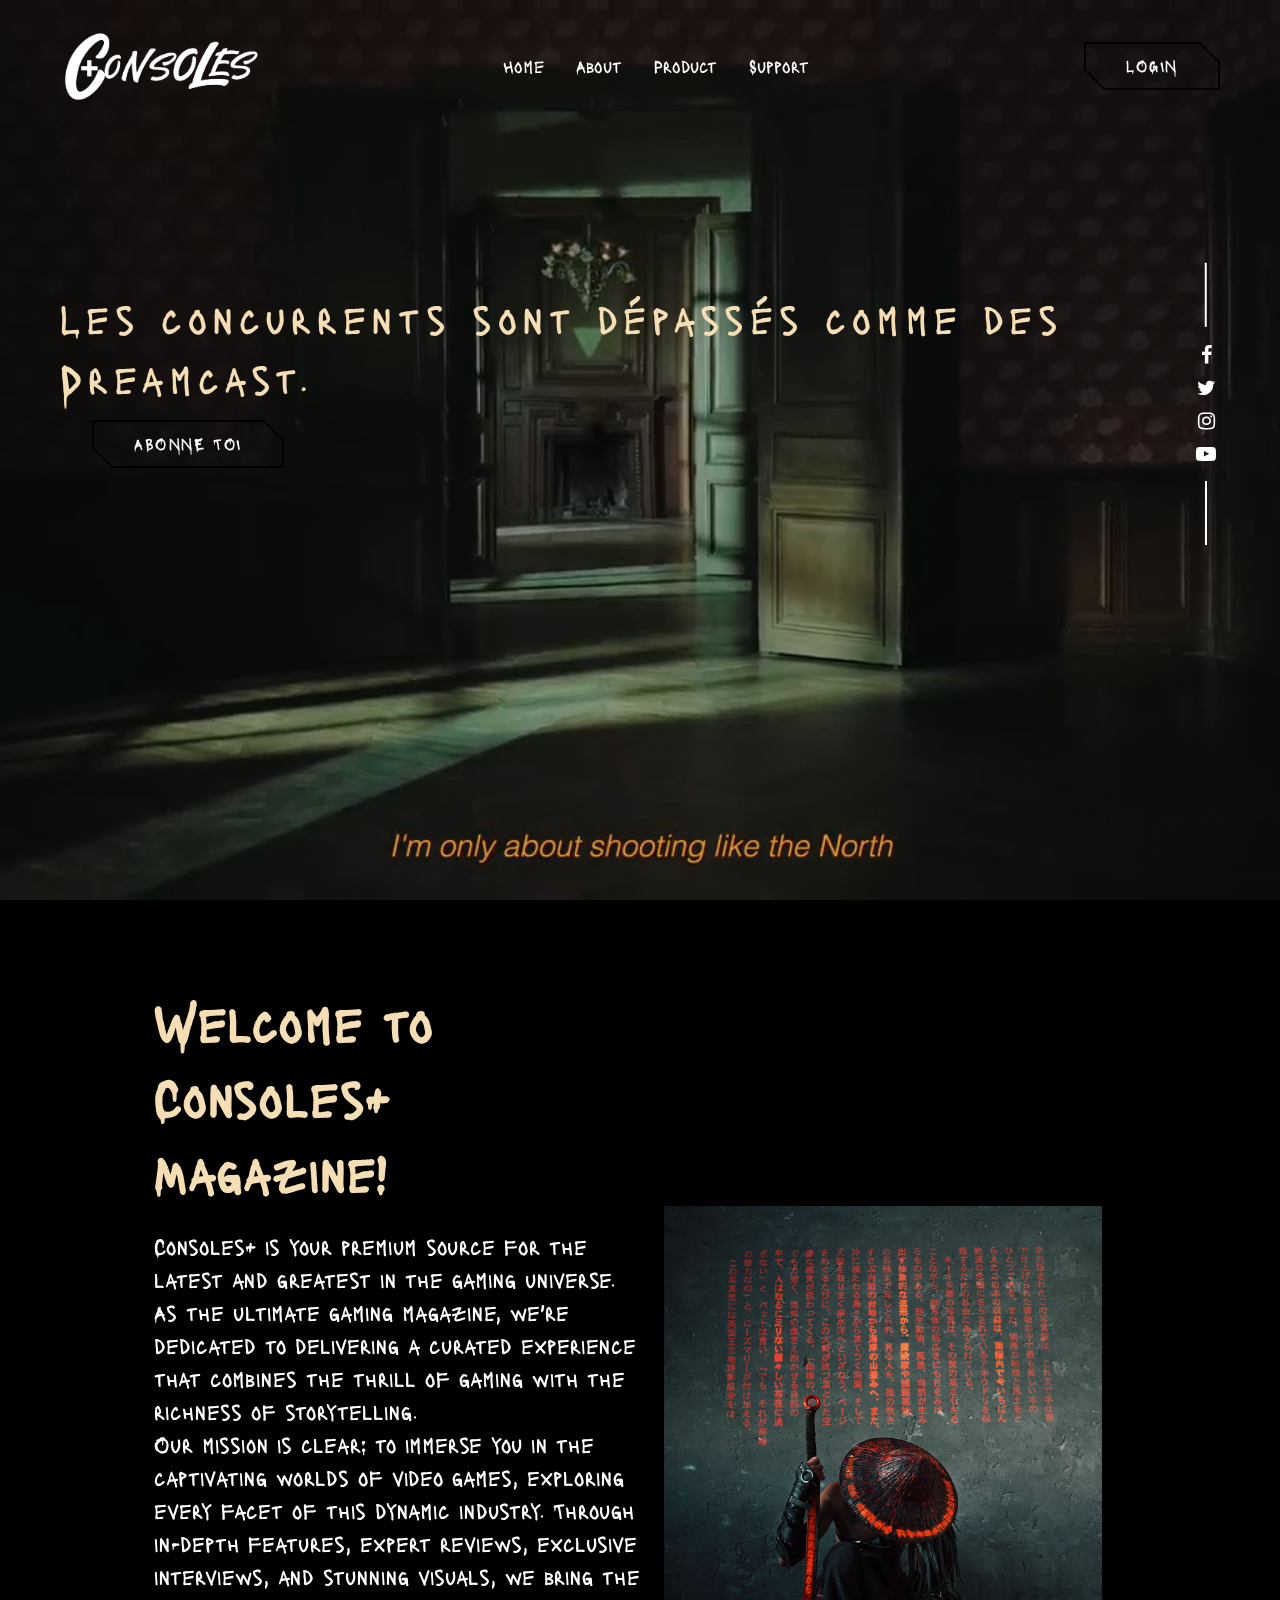
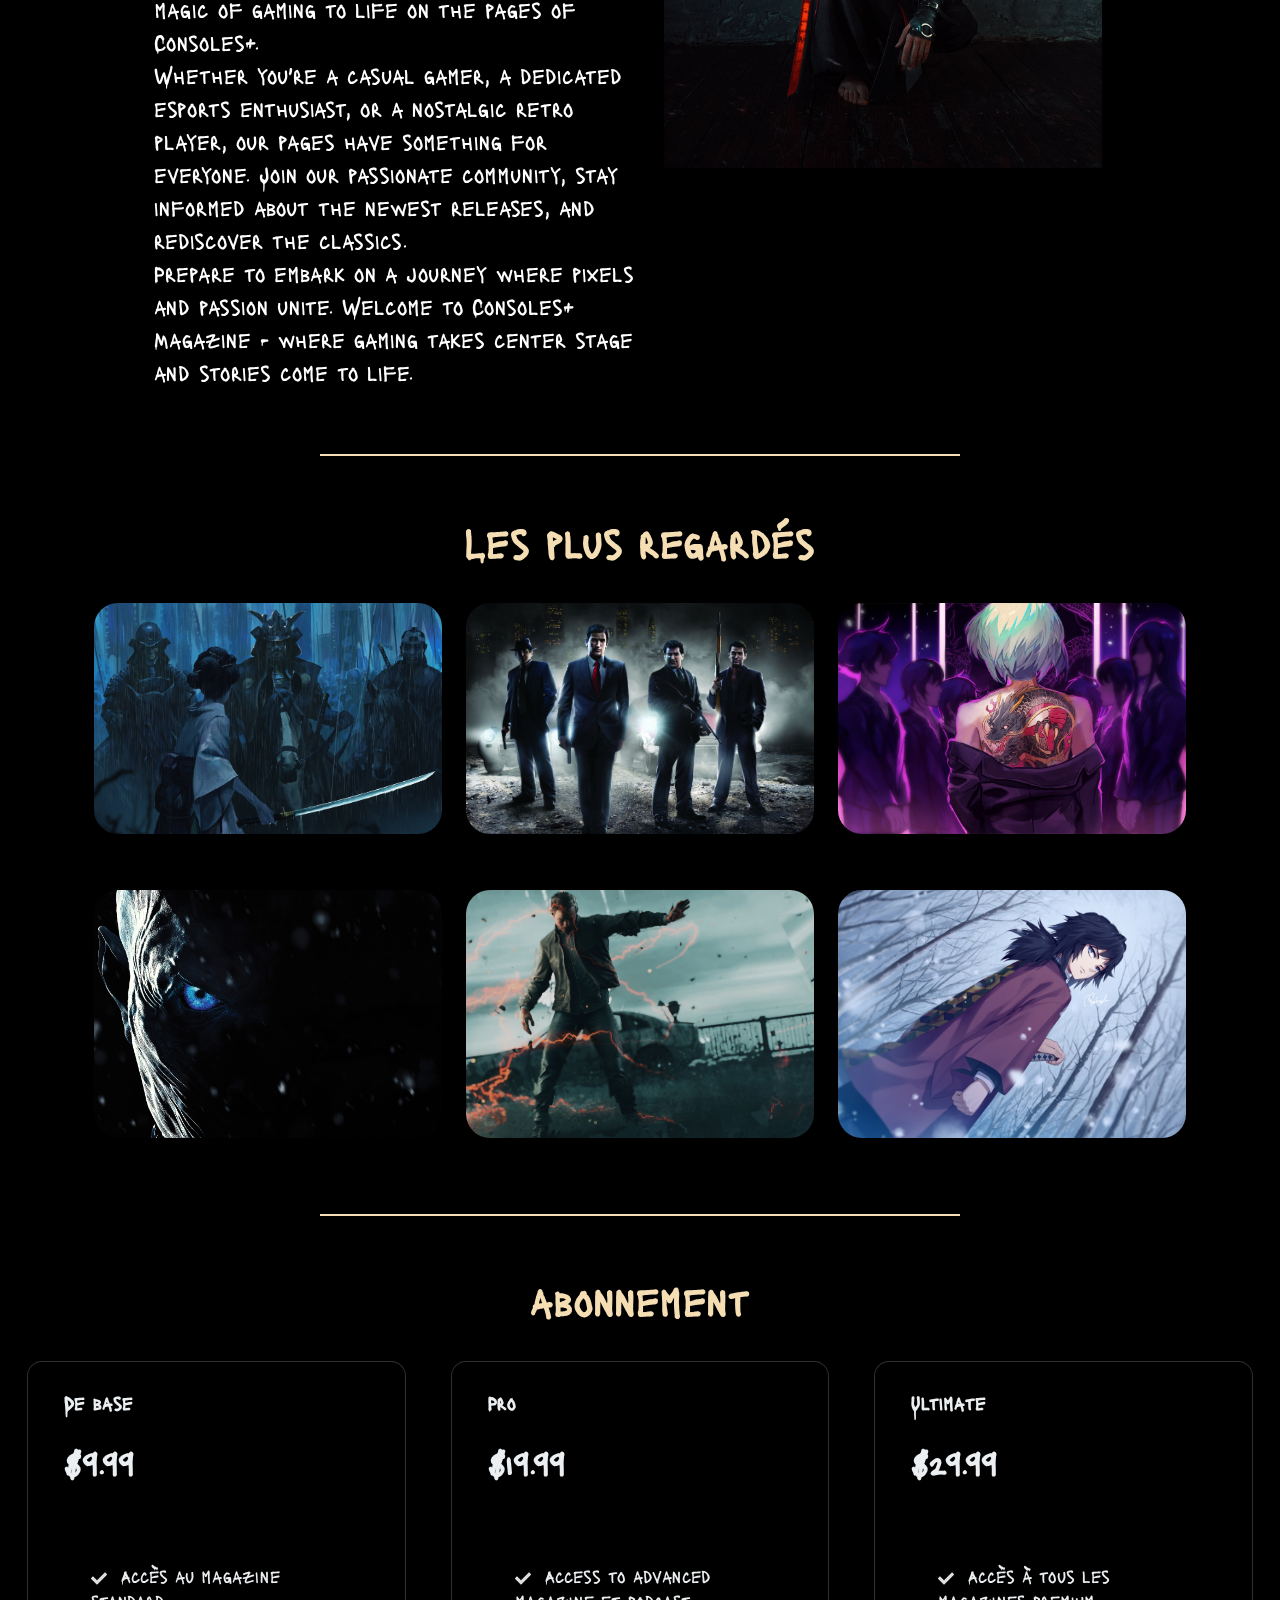
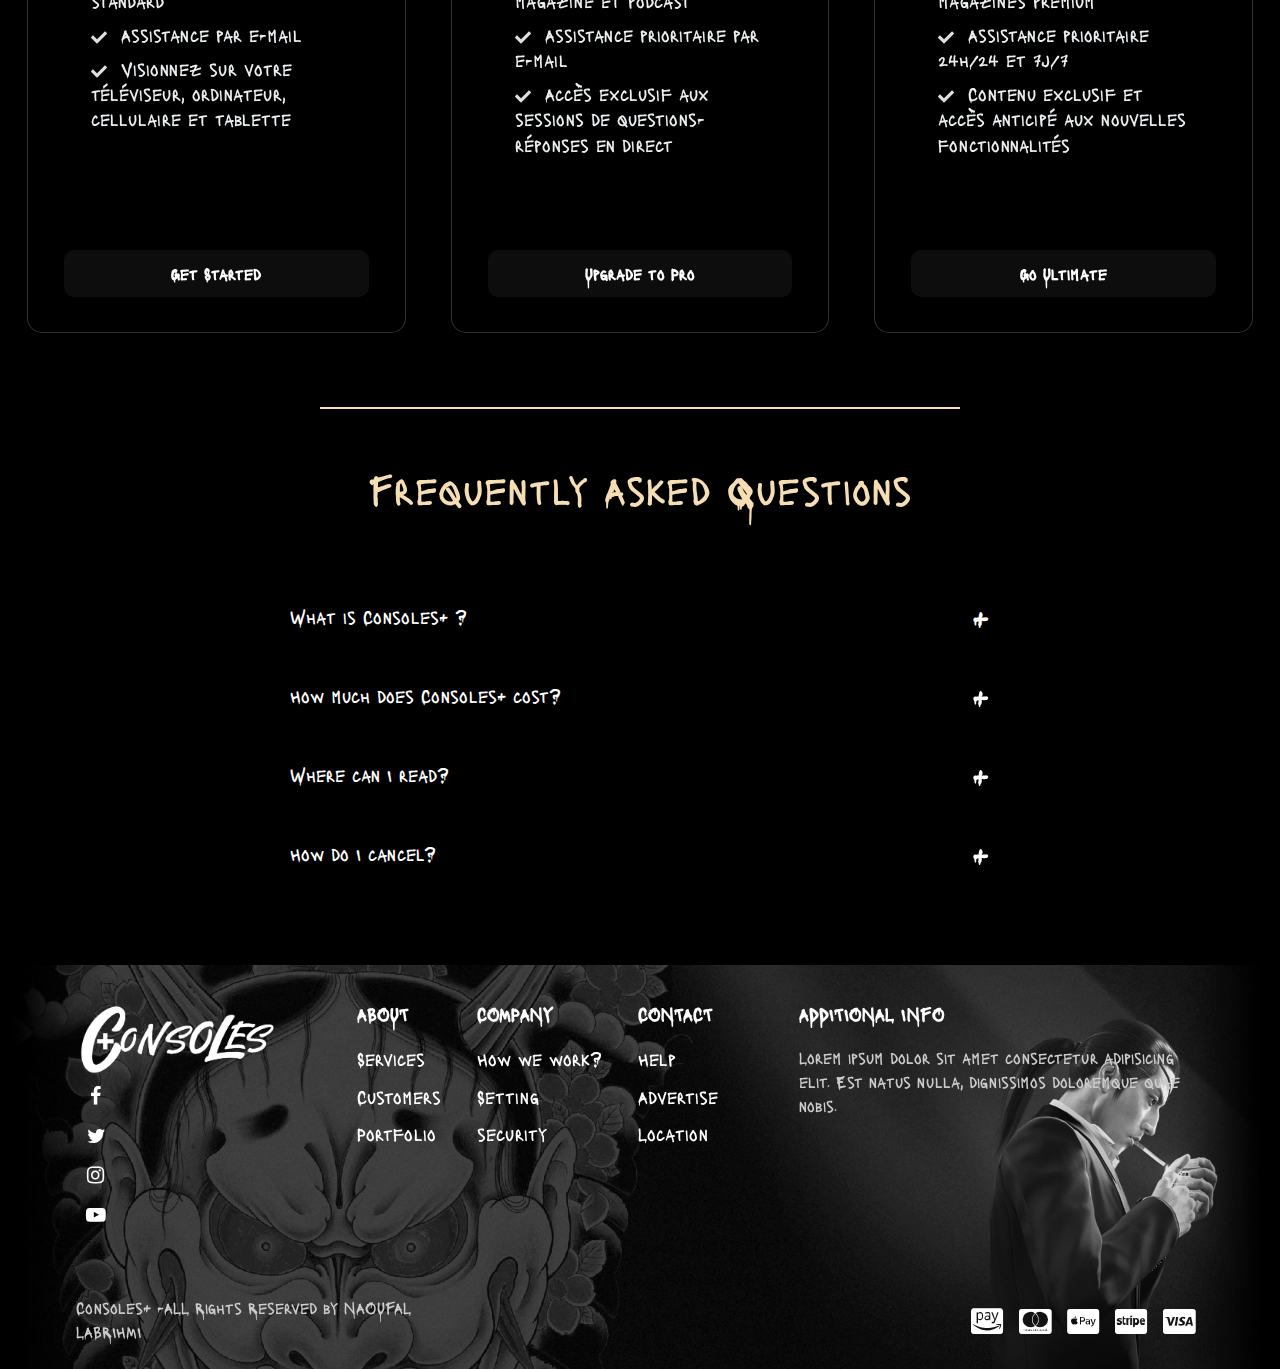
==== index.html @ 7aa1da14 "all code" ====
<!DOCTYPE html>
<html lang="en" >
<head>
	<meta charset="UTF-8">
	<meta name="viewport" content="width=device-width, initial-scale=1.0">
	<title>Responsive Gaming Website Design Using HTML CSS & JavaScript</title>
   <link rel="stylesheet" href="https://cdnjs.cloudflare.com/ajax/libs/font-awesome/6.0.0-beta3/css/all.min.css">
	<link rel="stylesheet" href="https://cdnjs.cloudflare.com/ajax/libs/font-awesome/4.7.0/css/font-awesome.min.css">
	<link rel="stylesheet" href="./style.css">
</head>


<body>

<!-- Header Section -->
<header class="header" id="header">
   <nav class="navbar container">
      <a href="index.html" class="brandlogo"><img src="images/log ousama white.png" /></a>
      <div class="burger" id="burger">
         <span class="burger-line"></span>
         <span class="burger-line"></span>
         <span class="burger-line"></span>
      </div>
      <div class="menu" id="menu">
         <ul class="menu-inner">
            <li class="menu-item"><a href="index.html" class="menu-link">Home</a></li>
            <li class="menu-item"><a href="#9" class="menu-link">About</a></li>
            <li class="menu-item"><a href="product.html" class="menu-link">Product</a></li>
            <li class="menu-item"><a href="support.html" class="menu-link">Support</a></li>
         </ul>
      </div>
      <a href="login.html" class="menu-block">Login</a>
   </nav>
</header>

<!-- Main Section -->

<div class="main">
   <video autoplay loop muted class="vedio-background">
      <source src="images/noufal brief3 1_1.mp4" type="video/mp4">
   </video>
   <section class="section banner banner-section">
      <div class="container banner-column">
         <div class="banner-links">
            <a href="#" title=""><i class="fa fa-facebook-f"></i></a>
            <a href="#" title=""><i class="fa fa-twitter"></i></a>
            <a href="#" title=""><i class="fa fa-instagram"></i></a>
            <a href="#" title=""><i class="fa fa-youtube-play"></i></a>
         </div >
         <div class="msg" <h1>Les concurrents sont dépassés comme des <b>Dreamcast.</b></h1><br>
         <a href="#" class="menu-block">Abonne Toi</a>
      </div>
      </div>
   </div>

   <!-- 2 section -->
   <div class="features" id="9">
      <div class="row">
         <div class="text-coll">
            <h2>Welcome to Consoles+ Magazine!</h2>
            <p>Consoles+ is your premium source for the latest and greatest in the gaming universe. As the ultimate gaming magazine, we're dedicated to delivering a curated experience that combines the thrill of gaming with the richness of storytelling.</p>
            <p>Our mission is clear: to immerse you in the captivating worlds of video games, exploring every facet of this dynamic industry. Through in-depth features, expert reviews, exclusive interviews, and stunning visuals, we bring the magic of gaming to life on the pages of Consoles+.</p>
            <p>Whether you're a casual gamer, a dedicated esports enthusiast, or a nostalgic retro player, our pages have something for everyone. Join our passionate community, stay informed about the newest releases, and rediscover the classics.</p>
            <p>Prepare to embark on a journey where pixels and passion unite. Welcome to Consoles+ Magazine - where gaming takes center stage and stories come to life.</p>
         </div>
         <div class="img-coll">
            <img src="images/wall.jpg">
         </div>
      </div>
   </div>
   <div class="lign"></div>
   <!-- section -->
   <div class="containerr">
      <h1 class="main__heading">Les plus regardés</h1>
      <div class="card__containerr">
         <article class="card__article">
            <img src="images/e.jpg" alt="image" class="card__img">
  
            <div class="card__data">
               <h2 class="card__title">Phantom Blade Zero</h2>
               <a href="read.html" class="card__button">Read More</a>
            </div>
         </article>
  
         <article class="card__article">
            <img src="images/mafia.jpg" alt="image" class="card__img">
  
            <div class="card__data">
               <h2 class="card__title">Mafia</h2>
               <a href="mafia.html" class="card__button">Read More</a>
            </div>
         </article>
  
         <article class="card__article">
            <img src="images/b.jpg" alt="image" class="card__img">
  
            <div class="card__data">
               <h2 class="card__title">Yakuza</h2>
               <a href="#" class="card__button">Read More</a>
            </div>
         </article>
         <article class="card__article">
            <img src="images/got1.jpg" alt="image" class="card__img">
  
            <div class="card__data">
               <h2 class="card__title">GOT</h2>
               <a href="#" class="card__button">Read More</a>
            </div>
         </article>
         <article class="card__article">
            <img src="images/ga.jpg" alt="image" class="card__img">
  
            <div class="card__data">
               <h2 class="card__title">cyberpunk</h2>
               <a href="#" class="card__button">Read More</a>
            </div>
         </article>
         <article class="card__article">
            <img src="images/ww.jpg" alt="image" class="card__img">
  
            <div class="card__data">
               <h2 class="card__title">Demon Slayer</h2>
               <a href="#" class="card__button">Read More</a>
            </div>
         </article>
      </div>
   </div>
<!-- section 3 -->
<div class="lign"></div>

   <div class="main flow">
      <h1 class="main__heading">abonnement</h1>
      <div class="main__cards cards">
        <div class="cards__inner">
          <div class="cards__card card">
            <h2 class="card__heading">De base</h2>
            <p class="card__price">$9.99</p>
            <ul role="list" class="card__bullets flow">
              <li>Accès au magazine standard</li>
              <li>Assistance par e-mail</li>
              <li>Visionnez sur votre téléviseur, ordinateur, cellulaire et tablette</li>
            </ul>
            <a href="#basic" class="card__cta cta">Get Started</a>
          </div>
    
          <div class="cards__card card">
            <h2 class="card__heading">Pro</h2>
            <p class="card__price">$19.99</p>
            <ul role="list" class="card__bullets flow">
              <li>Access to advanced magazine et podcast</li>
              <li>Assistance prioritaire par e-mail</li>
              <li>Accès exclusif aux sessions de questions-réponses en direct</li>
            </ul>
            <a href="#pro" class="card__cta cta">Upgrade to Pro</a>
          </div>
    
          <div class="cards__card card">
            <h2 class="card__heading">Ultimate</h2>
            <p class="card__price">$29.99</p>
            <ul role="list" class="card__bullets flow">
              <li>Accès à tous les magazines premium</li>
              <li>Assistance prioritaire 24h/24 et 7j/7</li>
              <li>Contenu exclusif et accès anticipé aux nouvelles fonctionnalités</li>
            </ul>
            <a href="#ultimate" class="card__cta cta">Go Ultimate</a>
          </div>
        </div>
        
        
        <div class="overlay cards__inner"></div>
      </div>
   </div>
</div>

<!-- section -->
<div class="lign"></div>
<div class="faq">
   <h2>Frequently Asked Questions</h2>
   <ul class="accordion">
      <li>
         <input type="checkbox" name="accordion" id="first">
         <label for="first">What is Consoles+ ?</label>
         <div class="obj">
            <p>Lorem, ipsum dolor sit amet consectetur adipisicing elit. Debitis necessitatibus quis alias quam magni!</p>
         </div>
      </li>
      <li>
         <input type="checkbox" name="accordion" id="second">
         <label for="second">How much does Consoles+ cost?</label>
         <div class="obj">
            <p>Lorem, ipsum dolor sit amet consectetur adipisicing elit. Debitis necessitatibus quis alias quam magni!</p>
         </div>
      </li>
      <li>
         <input type="checkbox" name="accordion" id="third">
         <label for="third">Where can I read?</label>
         <div class="obj">
            <p>Lorem, ipsum dolor sit amet consectetur adipisicing elit. Debitis necessitatibus quis alias quam magni!</p>
         </div>
      </li>
      <li>
         <input type="checkbox" name="accordion" id="four">
         <label for="four">How do I cancel?</label>
         <div class="obj">
            <p>Lorem, ipsum dolor sit amet consectetur adipisicing elit. Debitis necessitatibus quis alias quam magni!</p>
         
         </div>
      </li>
   </ul>
</div>



<!-- section 4 -->

<!-- footer -->
<footer class="footer">
   <div class="footer-top">
      <div class="cont">
         <div class="col1">
            <a href="#" class="brandlogo"><img src="images/log ousama white.png" /></a>
            <ul class="media-icons">
               <li><a href="#" title=""><i class="fa fa-facebook-f"></i></a></li>
               <li><a href="#" title=""><i class="fa fa-twitter"></i></a></li>
               <li></li><a href="#" title=""><i class="fa fa-instagram"></i></a></li>
               <li></li><a href="#" title=""><i class="fa fa-youtube-play"></i></a></li>
            </ul>
         </div>
         <div class="col2">
            <ul class="menu1">
               <li><h4>About</h4></li>
               <li><a href="#">Services</a></li>
               <li><a href="#">Customers</a></li>
               <li><a href="#">Portfolio</a></li>
            </ul>
            <ul class="menu1">
                  <li><h4>Company</h4></li>
                  <li><a href="#">How we work?</a></li>
                  <li><a href="#">Setting</a></li>
                  <li><a href="#">security</a></li>
            </ul>
            <ul class="menu1">
               <li><h4>Contact</h4></li>
                  <li><a href="#">Help</a></li>
                  <li><a href="#">Advertise</a></li>
                  <li><a href="#">Location</a></li>
            </ul>
         </div>
         <div class="col3">
            <h4>Additional info</h4>
            <p>Lorem ipsum dolor sit amet consectetur adipisicing elit. Est natus nulla, dignissimos doloremque quae nobis.</p>

         </div>
      </div>
      <div class="footer-bottom">
         <div class="cont">
            <p>Consoles+
               -ALL Rights Reserved by NAOUFAL LABRIHMI
            </p>
            <ul class="service-icons">
               <li>
                  <a href="#">
                     <i class="fab fa-cc-amazon-pay"></i>
                  </a>
               </li>
               <li>
                  <a href="#">
                     <i class="fab fa-cc-mastercard"></i>
                  </a>
               </li> 
               <li>
                  <a href="#">
                     <i class="fab fa-cc-apple-pay"></i>
                  </a>
               </li> 
               <li>
                  <a href="#">
                     <i class="fab fa-cc-stripe"></i>
                  </a>
               </li>  
               <li>
                  <a href="#">
                     <i class="fab fa-cc-visa"></i>
                  </a>
               </li>   
            </ul>
         </div>
      </div>
   </div>

</footer>

  <script  src="./script.js"></script>

</body>
</html>
---- style.css ----
@import url('https://fonts.googleapis.com/css2?family=Lacquer&family=Open+Sans:wght@300;400;500;600;700;800&family=Poppins&family=Roboto+Condensed:ital,wght@0,400;0,500;0,600;0,700;0,800;1,400&family=Roboto:wght@400;700&display=swap');
*,
*::before,
*::after {
  padding: 0;
  margin: 0;
  box-sizing: border-box;
  list-style: none;
  list-style-type: none;
  text-decoration: none;
  -webkit-font-smoothing: antialiased;
  -moz-osx-font-smoothing: grayscale;
  text-rendering: optimizeLegibility;
  scroll-behavior: smooth;
}

:root {
  --text-color: #fff;
  --body-color: hsl(0, 0%, 0%);
  --containerr-color: hsl(0, 0%, 100%);
  --n-color : wheat;

  /*========== Font and typography ==========*/
  /*.5rem = 8px | 1rem = 16px ...*/
  --body-font: 'Lacquer', cursive;
  --h2-font-size: 1.25rem;
  --small-font-size: .813rem;

  --h1-font: 6rem;
  --h2-font: 3rem; /* font size of root elem(html) */
  --p-font: 1rem;
/* insta ved */
  --scrollcolor: #fff;
    --scrollbackground: #141e27;
}


body {
  display: grid;
	font-family: 'Lacquer', cursive;
	font-size: clamp(1rem, 2vw, 1.125rem);
	font-weight: 400;
	line-height: 1.5;
	height: -webkit-fill-available;
	color: hsl(206, 5%, 100%);
  height: 100%;
  min-height: 100vh;

}

.vedio-background{
  position: absolute;
  right: 0;
  bottom: 0;
  min-width: 100%;
  min-height: 100%;
  width: auto;
  height: auto;
  z-index: -1;
}
.nadi{
  display: block;
}


.main{
  background: rgba(0, 0, 0, 0.2);
  height: 100vh; 
}


.msg{
  font-size: 40px;
  font-weight: 100;
  letter-spacing: 5px;
  color: var(--n-color);
}

a,
button {
  cursor: pointer;
  border: none;
  outline: none;
  user-select: none;
  background: none;
  box-shadow: none;
  text-decoration: none;
}

img,
video {
  display: block;
  max-width: 100%;
  height: auto;
  object-fit: cover;
}

.section {
  margin: 0 auto;
  padding: 15rem 0 1rem;
  display: flex;
}

.container {
  max-width: 75rem;
  height: auto;
  margin: 0 auto;
  padding: 0 1.25rem;
  display: grid;
}

.centered {
  text-align: center;
  vertical-align: middle;
  margin-bottom: 1rem;
}
.heading-lg {
  font-size: clamp(2.179rem, 5vw, 3.176rem);
  font-weight: 700;
  line-height: 1.15;
  letter-spacing: -1px;
}
.heading-md {
  font-size: clamp(1.794rem, 4vw, 2.379rem);
  font-weight: 700;
  line-height: 1.25;
  letter-spacing: -1px;
}
.heading-sm {
  font-size: clamp(1.476rem, 3vw, 1.782rem);
  font-weight: 600;
  line-height: 1.5;
}
.heading-xs {
  font-size: clamp(1.215rem, 2vw, 1.335rem);
  font-weight: 500;
  line-height: 1.5;
}

.header {
  position: fixed;
  top: 0;
  left: 0;
  z-index: 100;
  width: 100%;
  height: auto;
  margin: 0 auto;
  transition: all 0.35s ease;
  background: transparent;
}
.header.on-scroll {
  background: hsl(210, 8%, 5%);
  box-shadow: 0 4px 6px -1px rgba(0, 0, 0, 0.1),
     0 2px 4px -1px rgba(0, 0, 0, 0.06);;
     height: 16%;
}

.navbar {
  display: flex;
  flex-direction: row;
  align-items: center;
  justify-content: space-between;
  column-gap: 1.25rem;
  width: 100%;
  height: 8.25rem;
  margin: 0 auto;
}

.brand {
  /* font-family: inherit; */
  font-size: 1.6rem;
  font-weight: 600;
  line-height: 1.5;
  letter-spacing: -1px;
  color: hsl(206, 5%, 100%);
  text-transform: uppercase;
}

.menu {
  position: fixed;
  top: -100%;
  left: 0;
  width: 100%;
  height: auto;
  padding: 4rem 0 3rem;
  overflow: hidden;
  background-color: hsl(214, 21%, 6%);
  box-shadow: 0 4px 6px -1px rgba(0, 0, 0, 0.1),
     0 2px 4px -1px rgba(0, 0, 0, 0.06);;
  transition: all 0.4s ease-in-out;
  z-index: 1;
}
.menu.is-active {
  top: 0;
  width: 100%;
  height: auto;
}
.menu-inner {
  display: flex;
  flex-direction: column;
  justify-content: center;
  align-items: center;
  row-gap: 1.25rem;
}
.menu-link {
	/* font-family: inherit; */
	font-size: 18px;
	font-weight: 500;
	line-height: 1.5;
	color: hsl(206, 5%, 100%);
	text-transform: uppercase;
	transition: all 0.3s ease;
	-webkit-background-clip: text;
	-webkit-text-fill-color: transparent;
	background-image: linear-gradient(to right, black 50%, #fff 50%);
	background-size: 200% 100%;
	background-position: right bottom;
	transition: all 0.3s ease-in-out;
}
.menu-link:hover {
    background-position: 0%;
}
.menu-block {
    border: 2px solid black;
    position: relative;
    display: inline-block;
    vertical-align: middle;
    width: auto;
    margin: 0;
    line-height: 2em;
    font-weight: 500;
    letter-spacing: .1em;
    text-transform: uppercase;
	padding: 6px 40px;
	font-size: 16px;
	color: #fff;
	background: linear-gradient(to right, black 50%, transparent 50%);
	background-size: 200% 100%;
	background-position: right bottom;
	transition: all .5s ease-out;
    -webkit-clip-path: polygon(0 0,calc(100% - 20px) 0,100% 20px,100% 100%,20px 100%,0 calc(100% - 20px));
    clip-path: polygon(0 0,calc(100% - 20px) 0,100% 20px,100% 100%,20px 100%,0 calc(100% - 20px));
}
.menu-block:hover {
  background-position: left bottom;
}
.menu-block:before {
    content: "";
    position: absolute;
    background-color: black;
    width: 60px;
    height: 2px;
    -webkit-transform: rotate(45deg);
    -ms-transform: rotate(45deg);
    transform: rotate(45deg);
    top: 0;
    right: -14px;
}
.menu-block:after {
    content: "";
    position: absolute;
    background-color: black;
    width: 60px;
    height: 2px;
    -webkit-transform: rotate(45deg);
    -ms-transform: rotate(45deg);
    transform: rotate(45deg);
    bottom: 0;
    left: -14px;
}
.brandlogo img {
    width: 200px;
}

footer * {
  position:relative;
  box-sizing: border-box;
  padding: 0;
  margin: 0;
}
footer ul{
  list-style: none;
}
footer{
  color: #fff;
  background: #121315; 
}
footer p{
  color: #ccc;
  max-width: 25em;
  font-size: 0.9em;
  line-height: 23px;
}
footer a{
  color: #fff;
  text-decoration: none;
}
footer h4{
  margin-bottom: 1em;
  text-transform: uppercase;
}
footer .cont{
  max-width: 1200px;
  margin: 0 auto;
  padding: 2em;
}
.footer{
  position: relative;
  background-image: url(images/w.jpg);
  background-size: cover;
 background-position: top center; 
}
.footer::before {
  content: '';
  background: rgba(0, 0, 0, 0.08);
  position: absolute;
  top: 0;
  left: 0;
  width: 100%;
  height: 100%;
  z-index: 0;
}
.footer .cont{
  position: relative;
}
.footer .footer-top .cont, .footer .col2, .footer .footer-bottom .cont{
  display: flex;
  justify-content: space-between;
  gap: 2em;
}
.footer .footer-bottom .cont{
  padding: 1em 2em;
  align-items: center;
}
.footer .menu1 li{
  margin-bottom: 0.6em;
}
.footer .menu1 a:hover{
  text-decoration: underline;
}
.brand{
  display: block;
  font-size: 1.8em;
  font-weight: 600;*
  margin-bottom: 1em;
}
.margin-icons li, .service-icons li{
  display: inline-block;
  margin: 0.5em 0.5em 0.5em 0;
}
.media-icons a{
  font-size: 1.1em;
  width: 2em;
  height: 2em;
  /* border: 1px #fff solid;
  border-radius: 50%; */
  display: flex;
  justify-content: center;
  align-items: center;
  transition: 0.3s;
}
.media-icons a:hover{
  border-radius: 50%;
  background: #fff;
  color: #111;
}
.service-icons a{
  font-size: 1.6em;
}
.service-icons a:hover{
  color: #abdbdb;
} 
/* .footer-bottom{
  border-top: 1px #abdbdb solid;
} */





@media only screen and (min-width: 48rem) {
  .menu {
    position: relative;
    top: 0;
    width: auto;
    height: auto;
    padding: 0rem;
    background: none;
    box-shadow: none;
  }
  .menu-inner {
    display: flex;
    flex-direction: row;
    column-gap: 2rem;
    margin: 0 auto;
  }
  .menu-link {
    text-transform: capitalize;
  }
  .menu-block {
    margin-left: 2rem;
  }
}

.burger {
  position: relative;
  display: block;
  cursor: pointer;
  user-select: none;
  order: -1;
  z-index: 10;
  width: 1.6rem;
  height: 1.15rem;
  border: none;
  outline: none;
  background: none;
  visibility: visible;
  transform: rotate(0deg);
  transition: 0.35s ease;
}
@media only screen and (min-width: 48rem) {
  .burger {
    display: none;
    visibility: hidden;
  }
}
.burger-line {
  position: absolute;
  display: block;
  left: 0;
  width: 100%;
  height: 1.75px;
  border: none;
  outline: none;
  opacity: 1;
  transform: rotate(0deg);
  background-color: hsl(206, 5%, 100%);
  transition: 0.25s ease-in-out;
}
.burger-line:nth-child(1) {
  top: 0px;
}
.burger-line:nth-child(2) {
  top: 0.5rem;
  width: 70%;
}
.burger-line:nth-child(3) {
  top: 1rem;
}
.burger.is-active .burger-line:nth-child(1) {
  top: 0.5rem;
  transform: rotate(135deg);
}
.burger.is-active .burger-line:nth-child(2) {
  opacity: 0;
  visibility: hidden;
}
.burger.is-active .burger-line:nth-child(3) {
  top: 0.5rem;
  transform: rotate(-135deg);
}
.banner-column {
  position: relative;
  display: grid;
  align-items: center;
  row-gap: 3rem;
}
.banner-links {
  position: absolute;
  top: 30%;
  right: 1.5rem;
  display: grid;
  justify-items: center;
  row-gap: 0.5rem;
}
.banner-links > * {
  font-size: 1.25rem;
  line-height: 1.25;
  color: hsl(206, 5%, 100%);
}
.banner-links::before {
  position: absolute;
  content: "";
  top: -3rem;
  width: 4rem;
  height: 1.5px;
  transform: rotate(90deg);
  background: hsl(206, 5%, 100%);
}
.banner-links::after {
  position: absolute;
  content: "";
  bottom: -3rem;
  width: 4rem;
  height: 2px;
  transform: rotate(90deg);
  background: hsl(206, 5%, 100%);
}
.banner-links a:hover {
    color: black;
}


@media (max-width: 1180px) {
  body {
    background-size: cover;
  }
}

@media (min-width: 768px) {
  .banner-column {
    grid-template-columns: repeat(2, minmax(0, 1fr));
    justify-content: center;
  }
  .banner-column {
    grid-template-columns: 1fr max-content;
    column-gap: 4rem;
    margin-top: 3rem;
  }

}

@media (max-width: 600px) {
	.menu-block {
		padding: 5px 30px;
		font-size: 14px;
	}
	.brandlogo img {
		width: 150px;
	}
}
@media screen and (max-width: 900px){
  .footer .footer-top .cont, .footer .footer-bottom .cont{
    flex-direction: column;
  }
  .footer .col2{
    justify-content: flex-start;
    flex-wrap: wrap;
  }
}


.card__bullets ul {
  list-style: none;
}

.flow {
  background-color: #000;
  width: 100%;
  height: 100%;
  padding: 3em 1.5em;
}

.main__heading {
  font-weight: 600;
  font-size: 2.25em;
  margin-bottom: 0.75em;
  text-align: center;
  color: wheat;
}

.cards {
  position: relative;
}

.cards__inner {
  display: flex;
  flex-wrap: wrap;
  gap: 2.5em;
}

.card {
  --flow-space: 0.5em;
  --hsl: var(--hue), var(--saturation), var(--lightness);
  flex: 1 1 14rem;
  padding: 1.5em 2em;
  display: grid;
  grid-template-rows: auto auto auto 1fr;
  align-items: start;
  gap: 1.25em;
  color: #eceff1;
  background-color: #000;
  border: 1px solid #eceff133;
  border-radius: 15px;
}

.card:nth-child(1) {
  --hue: 165;
  --saturation: 82.26%;
  --lightness: 51.37%;
}

.card:nth-child(2) {
  --hue: 291.34;
  --saturation: 95.9%;
  --lightness: 61.76%;
}

.card:nth-child(3) {
  --hue: 338.69;
  --saturation: 100%;
  --lightness: 48.04%;
}

.card__bullets {
  line-height: 1.4;
}

.card__bullets li::before {
  display: inline-block;
  content: url("data:image/svg+xml,%3Csvg xmlns='http://www.w3.org/2000/svg' viewBox='0 0 512 512' width='16' title='check' fill='%23dddddd'%3E%3Cpath d='M173.898 439.404l-166.4-166.4c-9.997-9.997-9.997-26.206 0-36.204l36.203-36.204c9.997-9.998 26.207-9.998 36.204 0L192 312.69 432.095 72.596c9.997-9.997 26.207-9.997 36.204 0l36.203 36.204c9.997 9.997 9.997 26.206 0 36.204l-294.4 294.401c-9.998 9.997-26.207 9.997-36.204-.001z' /%3E%3C/svg%3E");
  transform: translatey(0.25ch);
  margin-right: 1ch;
}

.card__heading {
  font-size: 1.05em;
  font-weight: 600;
}

.card__price {
  font-size: 1.75em;
  font-weight: 700;
}

.flow > * + * {
  margin-top: var(--flow-space, 1.25em);
}

.cta {
  display: block;
  align-self: end;
  margin: 1em 0 0.5em 0;
  text-align: center;
  text-decoration: none;
  color: #fff;
  background-color: #0d0d0d;
  padding: 0.7em;
  border-radius: 10px;
  font-size: 1rem;
  font-weight: 600;
}

.overlay {
  position: absolute;
  inset: 0;
  pointer-events: none;
  user-select: none;
  opacity: var(--opacity, 0);
  -webkit-mask: radial-gradient(
    25rem 25rem at var(--x) var(--y),
    #000 1%,
    transparent 50%
  );
  mask: radial-gradient(
    25rem 25rem at var(--x) var(--y),
    #000 1%,
    transparent 50%
  );
  transition: 400ms mask ease;
  will-change: mask;
}

.overlay .card {
  background-color: hsla(var(--hsl), 0.15);
  border-color: hsla(var(--hsl), 1);
  box-shadow: 0 0 0 1px inset hsl(var(--hsl));
}

.overlay .cta {
  display: block;
  grid-row: -1;
  width: 100%;
  background-color: hsl(var(--hsl));
  box-shadow: 0 0 0 1px hsl(var(--hsl));
}

:not(.overlay) > .card {
  transition: 400ms background ease;
  will-change: background;
}

:not(.overlay) > .card:hover {
  --lightness: 95%;
  background: #000;
}



/* .meta-link {
  align-items: center;
  backdrop-filter: blur(3px);
  background-color: rgba(0, 0, 0, 0.05);
  border: 1px solid rgba(255, 255, 255, 0.1);
  border-radius: 6px;
  box-shadow: 2px 2px 2px rgba(0, 0, 0, 0.1);
  cursor: pointer;  
  display: inline-flex;
  gap: 5px;
  left: 10px;
  padding: 10px 20px;
  position: fixed;
  text-decoration: none;
  transition: background-color 600ms, border-color 600ms;
  z-index: 10000;
}

.meta-link:hover {
  background-color: rgba(255, 255, 255, 0.1);
  border: 1px solid rgba(255, 255, 255, 0.2);
}

.meta-link > i, .meta-link > span {
  height: 20px;
  line-height: 20px;
}

.meta-link > span {
  color: white;
  font-family: "Rubik", sans-serif;
  transition: color 600ms;
} */
/* 
.imagescrol{
  background: #000;
}
.title {
  font-size: 2.5rem;
  font-family: system-ui;
  line-height: 1.1;
  font-weight: 300;
  color: #000000;
  margin: 4rem auto 1rem;
  width: 85%;
  max-width: 1280px;
}

.slider {
  width: 85%;
  max-width: 1280px;
  margin: 0 auto;
}

.slider__content {
  overflow-x: scroll;
  -ms-scroll-snap-type: x mandatory;
      scroll-snap-type: x mandatory;
  display: flex;
  gap: 1rem;
  padding-bottom: 1rem;
  scrollbar-color: var(--scrollcolor) var(--scrollbackground);
}
.slider__content::-webkit-scrollbar {
  height: 0.5rem;
  width: 0.5rem;
  border-radius: 1rem;
  background: var(--scrollbackground);
}
.slider__content::-webkit-scrollbar-thumb {
  border-radius: 1rem;
  background: var(--scrollcolor);
}
.slider__content::-webkit-scrollbar-track {
  border-radius: 1rem;
  background: var(--scrollbackground);
}

.slider__item {
  scroll-snap-align: start;
  display: flex;
  flex-direction: column;
  justify-content: flex-end;
  min-width: 100%;
  width: 100%;
  border-radius: 0.25rem;
  overflow: hidden;
  position: relative;
  aspect-ratio: 1;
}
@media (min-width: 460px) {
  .slider__item {
    aspect-ratio: 2/3;
    min-width: calc((100% / 2) - 2rem);
  }
}
@media (min-width: 940px) {
  .slider__item {
    min-width: calc((100% / 3) - 4rem);
  }
}

.slider__image {
  display: block;
  width: 100%;
  height: 100%;
  -o-object-fit: cover;
     object-fit: cover;
  position: absolute;
  top: 0;
  left: 0;
}

.slider__info {
  position: relative;
  padding: 4rem 2rem 2rem;
  background: linear-gradient(to top, rgba(0, 0, 0, 0.75), rgba(32, 50, 57, 0));
}
.slider__info h2 {
  color: #fff;
  font-family: system-ui;
  line-height: 1.1;
  font-weight: 300;
  font-size: 1.75rem;
  margin: 0;
}

.slider__nav {
  margin: 1rem 0 4rem;
  width: 100%;
  padding: 0;
  display: flex;
  justify-content: flex-start;
  gap: 1rem;
  align-content: center;
  align-items: center;
  pointer-events: none;
}
@media (min-width: 460px) {
  .slider__nav {
    justify-content: flex-end;
  }
}

.slider__nav__button {
  margin: 0;
  -webkit-appearance: none;
     -moz-appearance: none;
          appearance: none;
  border: 0;
  border-radius: 2rem;
  background: #fff;
  color: #203239;
  padding: 0.5rem 1rem;
  font-size: 0.75rem;
  line-height: 1;
  pointer-events: none;
  transition: 0.2s ease-out;
  opacity: 0.25;
}
.slider__nav__button--active {
  opacity: 1;
  pointer-events: auto;
  cursor: pointer;
}

*/

/*========== Responsive typography ==========*/
@media screen and (min-width: 1120px) {
  :root {
    --h2-font-size: 1.5rem;
    --small-font-size: .875rem;
  }
}

/*=============== BASE ===============*/


body {
  font-family: var(--body-font);
  background-color: var(--body-color);
  color: var(--text-color);
}

img {
  display: block;
  max-width: 100%;
  height: auto;
}

/*=============== CARD ===============*/
.containerr {
  display: grid;
  place-items: center;
  margin-inline: 1.5rem;
  padding-block: 3.5rem;
}

.card__containerr {
  display: grid;
  row-gap: 3.5rem;
  height: 100%;
}

.card__article {
  position: relative;
  overflow: hidden;
}

.card__img {
  width: 100%;
  height: 100%;
  border-radius: 1.5rem;
}

.card__data {
  width: 280px;
  background-color: var(--containerr-color);
  padding: 1.5rem 2rem;
  box-shadow: 0 8px 24px hsla(0, 0%, 0%, .15);
  border-radius: 1rem;
  position: absolute;
  bottom: -9rem;
  left: 0;
  right: 0;
  margin-inline: auto;
  opacity: 0;
  transition: opacity 1s 1s;
}

.card__description {
  display: block;
  font-size: var(--small-font-size);
  margin-bottom: .25rem;
}

.card__title {
  font-size: var(--h2-font-size);
  font-weight: 500;
  color: black;
  margin-bottom: .75rem;
}

.card__button {
  text-decoration: none;
  font-size: var(--small-font-size);
  font-weight: 500;
  color: blue;
}

.card__button:hover {
  text-decoration: underline;
}

/* Naming animations in hover */
.card__article:hover .card__data {
  animation: show-data 1s forwards;
  opacity: 1;
  transition: opacity .3s;
}

.card__article:hover {
  animation: remove-overflow 2s forwards;
}

.card__article:not(:hover) {
  animation: show-overflow 2s forwards;
}

.card__article:not(:hover) .card__data {
  animation: remove-data 1s forwards;
}

/* Card animation */
@keyframes show-data {
  50% {
    transform: translateY(-10rem);
  }
  100% {
    transform: translateY(-7rem);
  }
}

@keyframes remove-overflow {
  to {
    overflow: initial;
  }
}

@keyframes remove-data {
  0% {
    transform: translateY(-7rem);
  }
  50% {
    transform: translateY(-10rem);
  }
  100% {
    transform: translateY(.5rem);
  }
}

@keyframes show-overflow {
  0% {
    overflow: initial;
    pointer-events: none;
  }
  50% {
    overflow: hidden;
  }
}

/*=============== BREAKPOINTS ===============*/
/* For small devices */
@media screen and (max-width: 340px) {
  .containerr {
    margin-inline: 1rem;
  }

  .card__data {
    width: 250px;
    padding: 1rem;
  }
}

/* For medium devices */
@media screen and (min-width: 768px) {
  .card__containerr {
    grid-template-columns: repeat(2, 1fr);
    column-gap: 1.5rem;
  }
}

/* For large devices */
@media screen and (min-width: 1120px) {
  .containerr {
    height: 100vh;
  }

  .card__containerr {
    grid-template-columns: repeat(3, 1fr);
  }
  .card__img {
    width: 348px;
  }
  .card__data {
    width: 316px;
    padding-inline: 2.5rem;
  }
}
.features{
  margin-bottom: 20px;
  padding:5px 12%;
  font-size: 22px;
}
.features h2{
  color: var(--n-color);
}
.row{
  display: flex;
  width: 100%;
  align-items: center;
  flex-wrap: wrap;
  padding-top: 50px;
  margin-top: 30px;
}
.text-coll{
  flex-basis: 50%;
  margin-bottom: 20px;
}
.img-coll{
  flex-basis: 50%;
  margin-bottom: 20px;
}
.img-coll img{
  display: block;
  width: 90%;
  margin: auto;
}
.features h2{
  font-size: 50px;
  font-weight: 600;
  margin-bottom: 20px;
}

.faq {
  margin-top: 40px;
  padding: 10px 12%;
  text-align: center;
  font-size: 18px;
}

.faq h2 {
  font-weight: 500;
  font-size: 40px;
  color: var(--n-color);
}

.accordion {
  margin: 60px auto;
  width: 100%;
  max-width: 750px;
}

.accordion li {
  list-style: none;
  width: 100%;
  padding: 5px;
}

.accordion li label {
  display: flex;
  align-items: center;
  padding: 20px;
  font-size: 18px;
  font-weight: 500;
  background: #000000;
  margin-bottom: 2px;
  cursor: pointer;
  position: relative;
}

label::after {
  content: '+';
  font-size: 34px;
  position: absolute;
  right: 20px;
  transition: transform 0.5s;
}

input[type="checkbox"] {
  display: none;
}

.accordion .obj {
  background: #000000;
  text-align: left;
  padding: 0 20px;
  max-height: 0;
  overflow: hidden;
  transition: max-height 0.5s, padding 0.5s;
}

.accordion input[type="checkbox"]:checked + label + .obj {
  max-height: 600px;
  padding: 30px 20px;
}

.accordion input[type="checkbox"]:checked + label::after {
  transform: rotate(135deg);
  overflow: hidden;
}
@media only screen and (max-width: 600px){
  .text-coll, .img-coll{
    flex-basis: 100%;
  }
  .features h2{
    font-size: 30px;
  }
  .features p{
    font-size: 15px;
  }
}

.reg, .ab{
  background-image: url(images/qq.jpg);
  background-position: bottom center;
}
.containerr{
  /* margin: 50px 0 ; */
  /* margin-bottom: 50px; */
  height: 100%;
}
hr {
  margin-top: 30px;
  margin-bottom: 40px;
}



.wrapper {
  background: url(images/mafi.jpg) no-repeat center;
  background-size: cover;
  height: 100vh;
  display: flex;
  align-items: center;
  justify-content: center;
  padding: 15px;
}

.wrapper::before {
  content: '';
  position: absolute;
  top: 0;
  right: 0;
  width: 100%;
  height: 100%;
  background: rgba(0, 0, 0, 0.15);
}

.content {
  color: #000000;
  text-align: center;
  background-color: rgba(255, 255, 255, 0.13);
  border: 1px solid rgba(255, 255, 255, 0.2);
  border-radius: 10px;
  width: 420px;
  box-shadow: 0 0 6px 0 rgba(29, 29, 29, .2);
  padding: 30px 40px;
  backdrop-filter: blur(3px);
}

.content h1 {
  font-size: 36px;
}

.field {
  width: 100%;
  height: 50px;
  margin: 25px 0;
  position: relative;
}

.field input {
  width: 100%;
  height: 100%;
  background: transparent;
  outline: none;
  border: 1px solid rgba(255, 255, 255, 0.3);
  border-radius: 25px;
  font-size: 16px;
  padding: 20px 20px 20px 45px;
  color: #000000;
}

.field input::placeholder {
  color: #000000;
}

.field i {
  font-size: 20px;
  position: absolute;
  left: 20px;
  top: 50%;
  transform: translateY(-50%);
}

.show em {
  position: absolute;
  right: 20px;
  font-size: 20px;
  top: 50%;
  transform: translateY(-50%);
  cursor: pointer;
  display: none;
}

.pass-key:valid ~ .show em {
  display: block;
}

.remember-me {
  display: flex;
  justify-content: space-between;
  margin: -10px 0 15px;
  font-size: 14.5px;
}

.remember-me label input {
  accent-color: #000000;
  vertical-align: -2px;
}

.remember-me label {
  cursor: pointer;
}

.content a {
  color: #000000;
  text-decoration: none;
  transition: 0.3s color;
}

.content a:hover {
  color:#ddd;
}

.btn {
  width: 100%;
  height: 50px;
  border: none;
  border-radius: 25px;
  font-size: 16px;
  color: #fff;
  background-color: #000000;
  box-shadow: 0 0 1px 0 rgba(0, 0, 0, .1);
  transition: 0.3s background-color;
  cursor: pointer;
}

.btn:hover {
  background-color: #ffffff;
  color: #000;
}

.new-account {
  margin-top: 20px;
  font-size: 14.5px;
}

.new-account a {
  font-weight: 600;
}

@media (max-width: 481px){
  .content {
      padding: 30px 20px;
  }

  .field {
      margin: 15px 0;
  }

  .remember-me {
      margin: -5px 0 10px;
  }
}



.contact-section{
  padding: 40px 0;
  height: 100%;
  margin-top: 100px;
}
.contact-section h1{
  text-align: center;
  color: #ddd;
}
/* .border{
  width: 100px;
  height: 10px;
  background: #ffffff;
  margin: 40px auto;
} */

.contact-form{
  max-width: 600px;
  margin: auto;
  padding: 0 10px;
  overflow: hidden;
}

.contact-form-text{
  display: block;
  width: 100%;
  box-sizing: border-box;
  margin: 16px 0;
  border: 0;
  background: #111;
  padding: 20px 40px;
  outline: none;
  color: #ddd;
  transition: 0.5s;
}
.contact-form-text:focus{
  box-shadow: 0 0 10px 4px #feffff;
}
textarea.contact-form-text{
  resize: none;
  height: 120px;
}
.contact-form-btn{
  float: right;
  border: 0;
  background: #ffffff;
  color: #000000;
  padding: 12px 50px;
  border-radius: 20px;
  cursor: pointer;
  transition: 0.5s;
}
.contact-form-btn:hover{
  background: #fdfeff;
}
/* }
.page {
  height: 100vh;
  display: flex;
  align-items: center;
  justify-content: center;
  padding: 15px;
}
.page img{
  width: 60%;
  height: 60%;
  
  position: absolute;
  justify-content: center;
}
.txt{
  position: absolute;
  
} */
.ps5 {
  height: auto; /* Use 'auto' instead of '100%' */
  margin-top: 150px;
  margin: 150px 80px 10px 40px;
}

.ps5 h1,
.ps5 h2 {
  margin: 30px auto; /* Center text horizontally */
  color: var(--n-color);
  text-align: center;
}

.ps5 img {
  display: block; /* Make the image a block element */
  margin: 0 auto; /* Center the image horizontally */
  width: 50%; /* 30% of the parent container */
  height: auto; /* Maintain aspect ratio */
}

.ps5 p {
  margin: 30px; /* Add margin to all sides */
}

/* Footer Styles */
footer {
  color: #fff;
  background: #121315;
}

footer p {
  color: #ccc;
  max-width: 25em;
  font-size: 0.9em;
  line-height: 1.5;
}

footer a {
  color: #fff;
  text-decoration: none;
}

.lign{
border: 1px var(--n-color) solid;
  /* border-radius: 50%; */
  width: 50%;
  margin:auto;
  margin-top: 20px;
}

.more{
  margin-top: 25px;
}
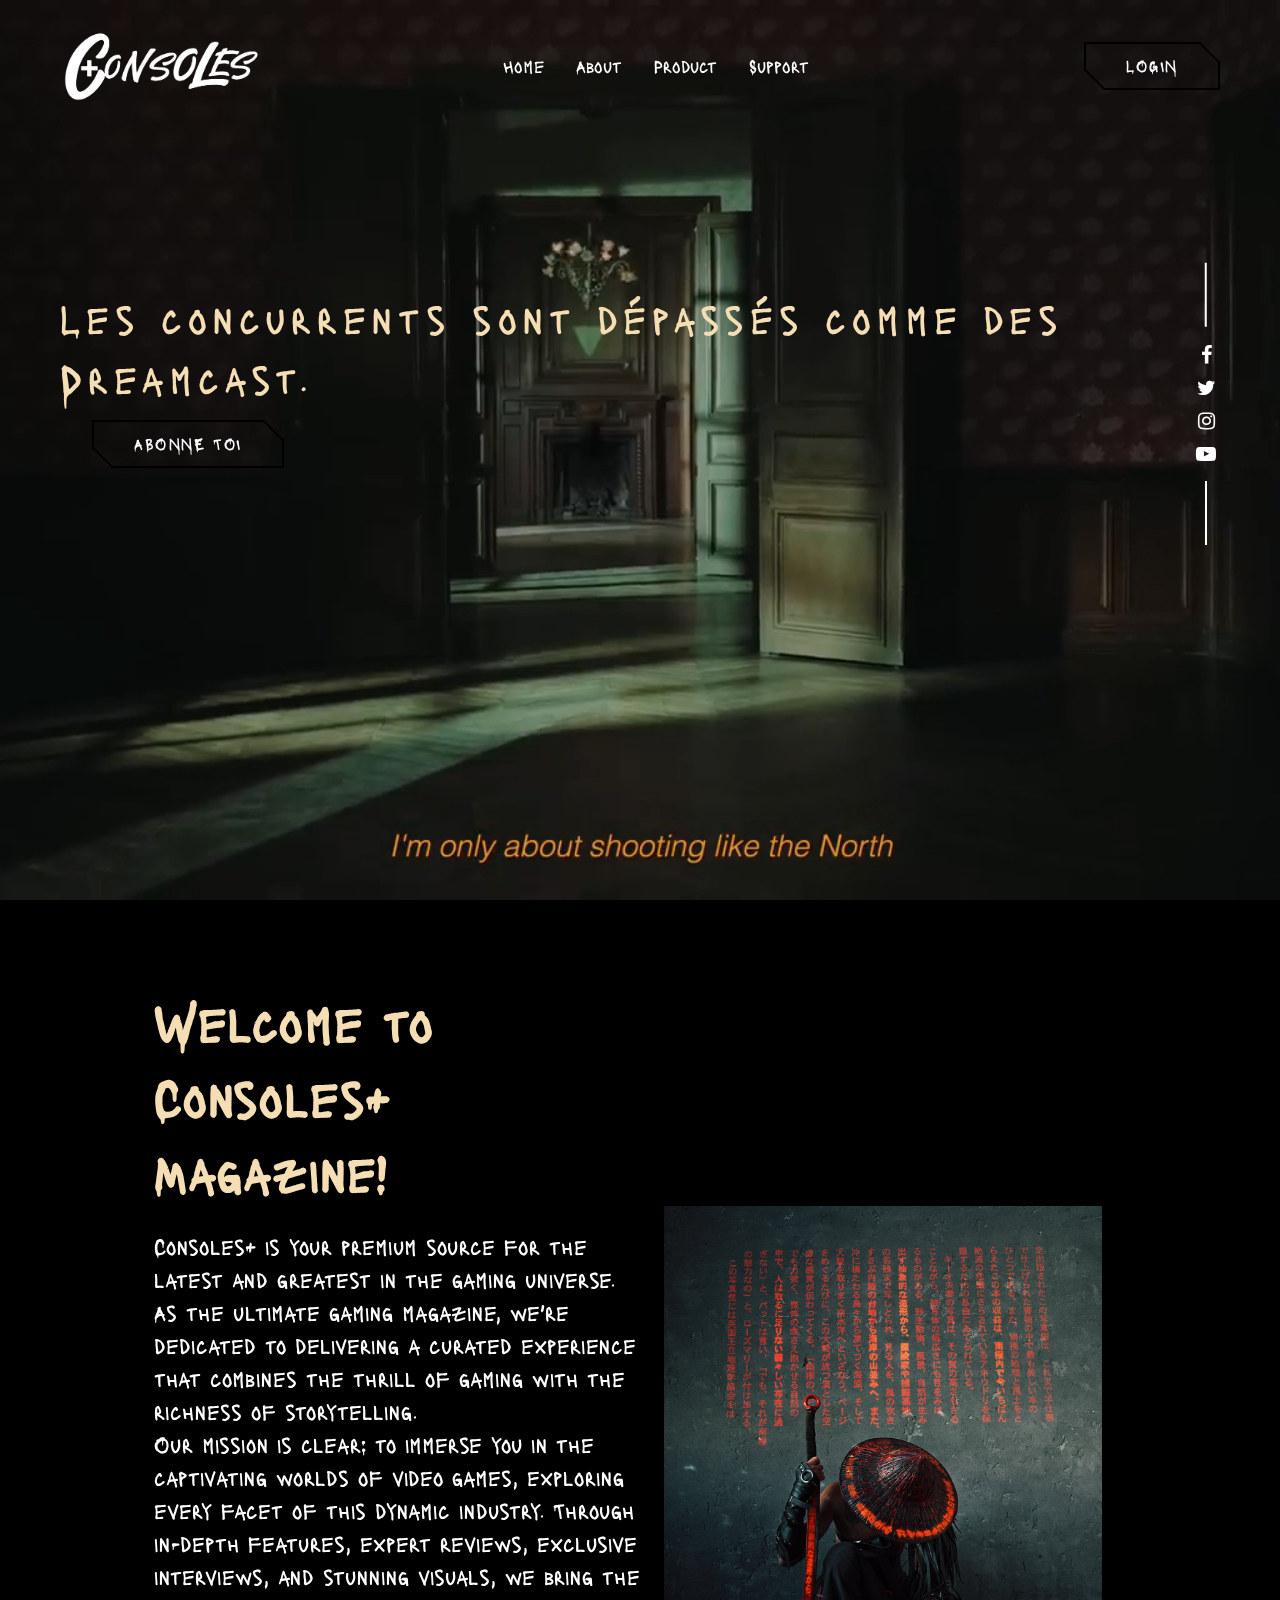
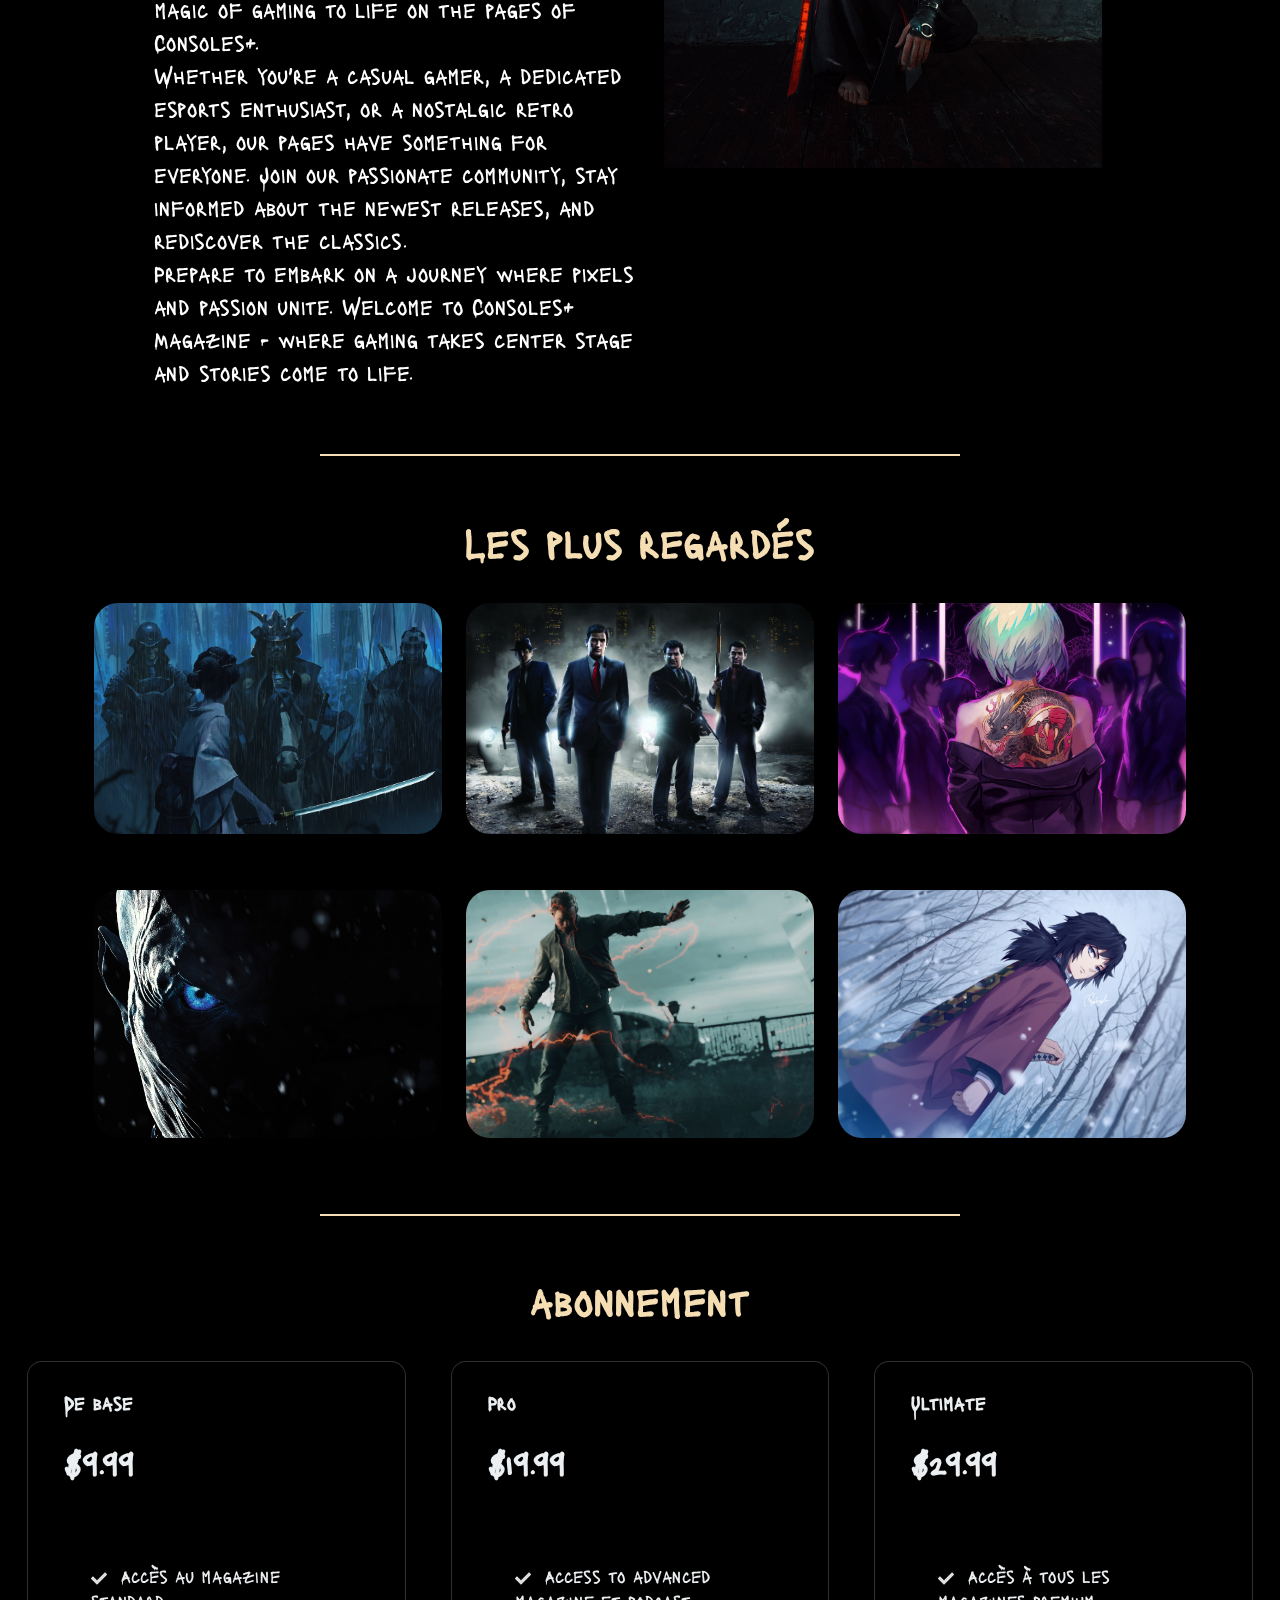
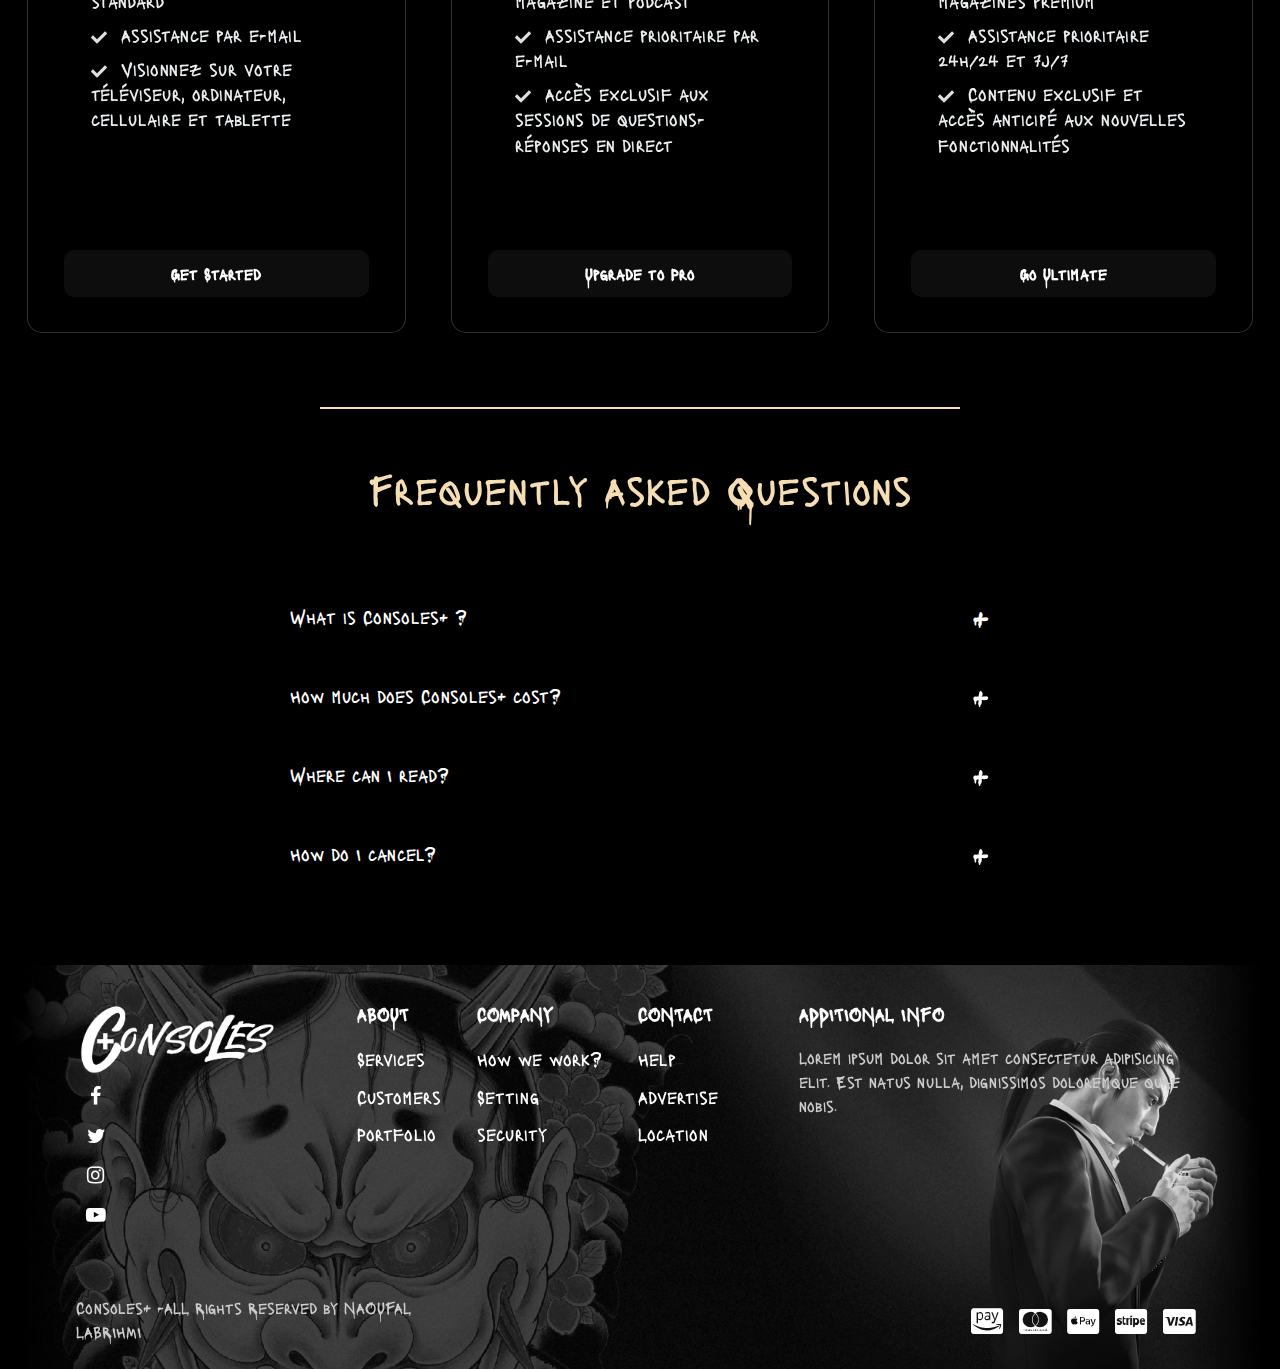
==== commit c7083f13: "change name" ====
--- a/index.html
+++ b/index.html
@@ -3,7 +3,7 @@
 <head>
 	<meta charset="UTF-8">
 	<meta name="viewport" content="width=device-width, initial-scale=1.0">
-	<title>Responsive Gaming Website Design Using HTML CSS & JavaScript</title>
+	<title>Consoles+</title>
    <link rel="stylesheet" href="https://cdnjs.cloudflare.com/ajax/libs/font-awesome/6.0.0-beta3/css/all.min.css">
 	<link rel="stylesheet" href="https://cdnjs.cloudflare.com/ajax/libs/font-awesome/4.7.0/css/font-awesome.min.css">
 	<link rel="stylesheet" href="./style.css">
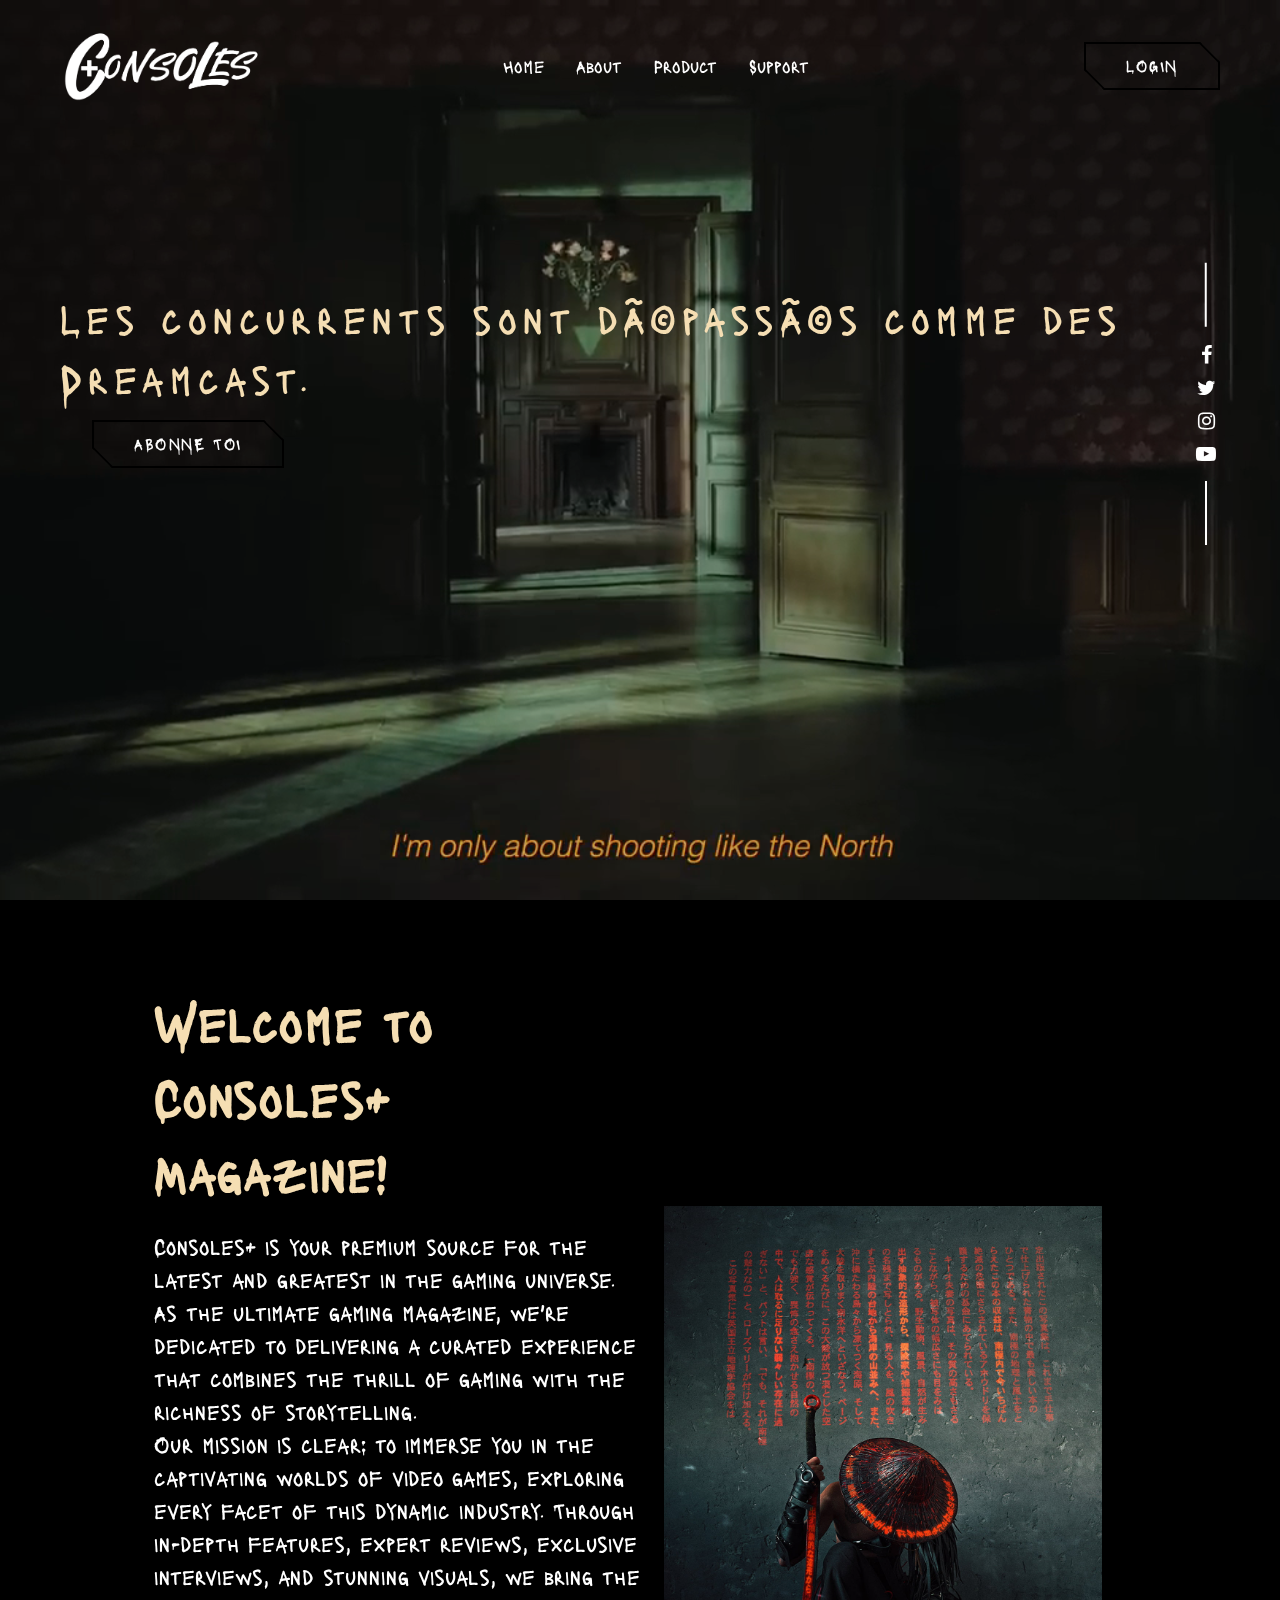
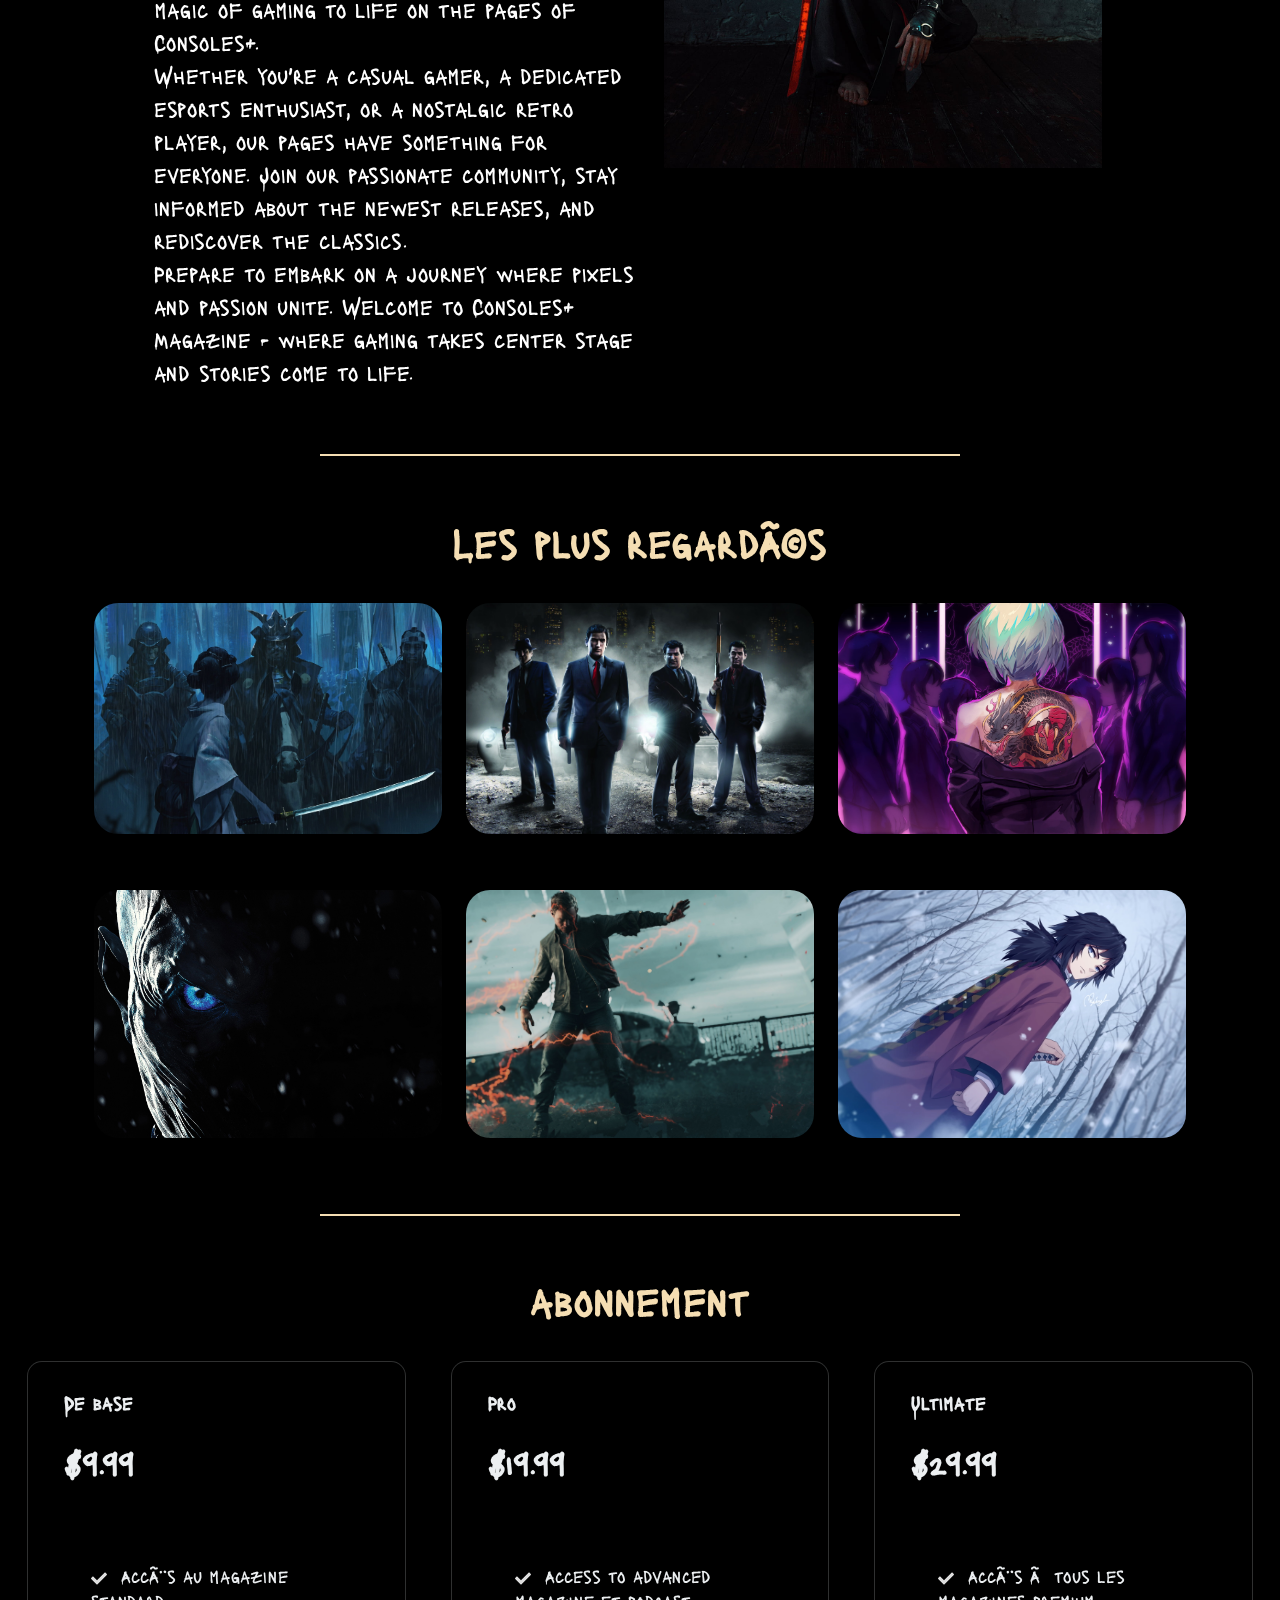
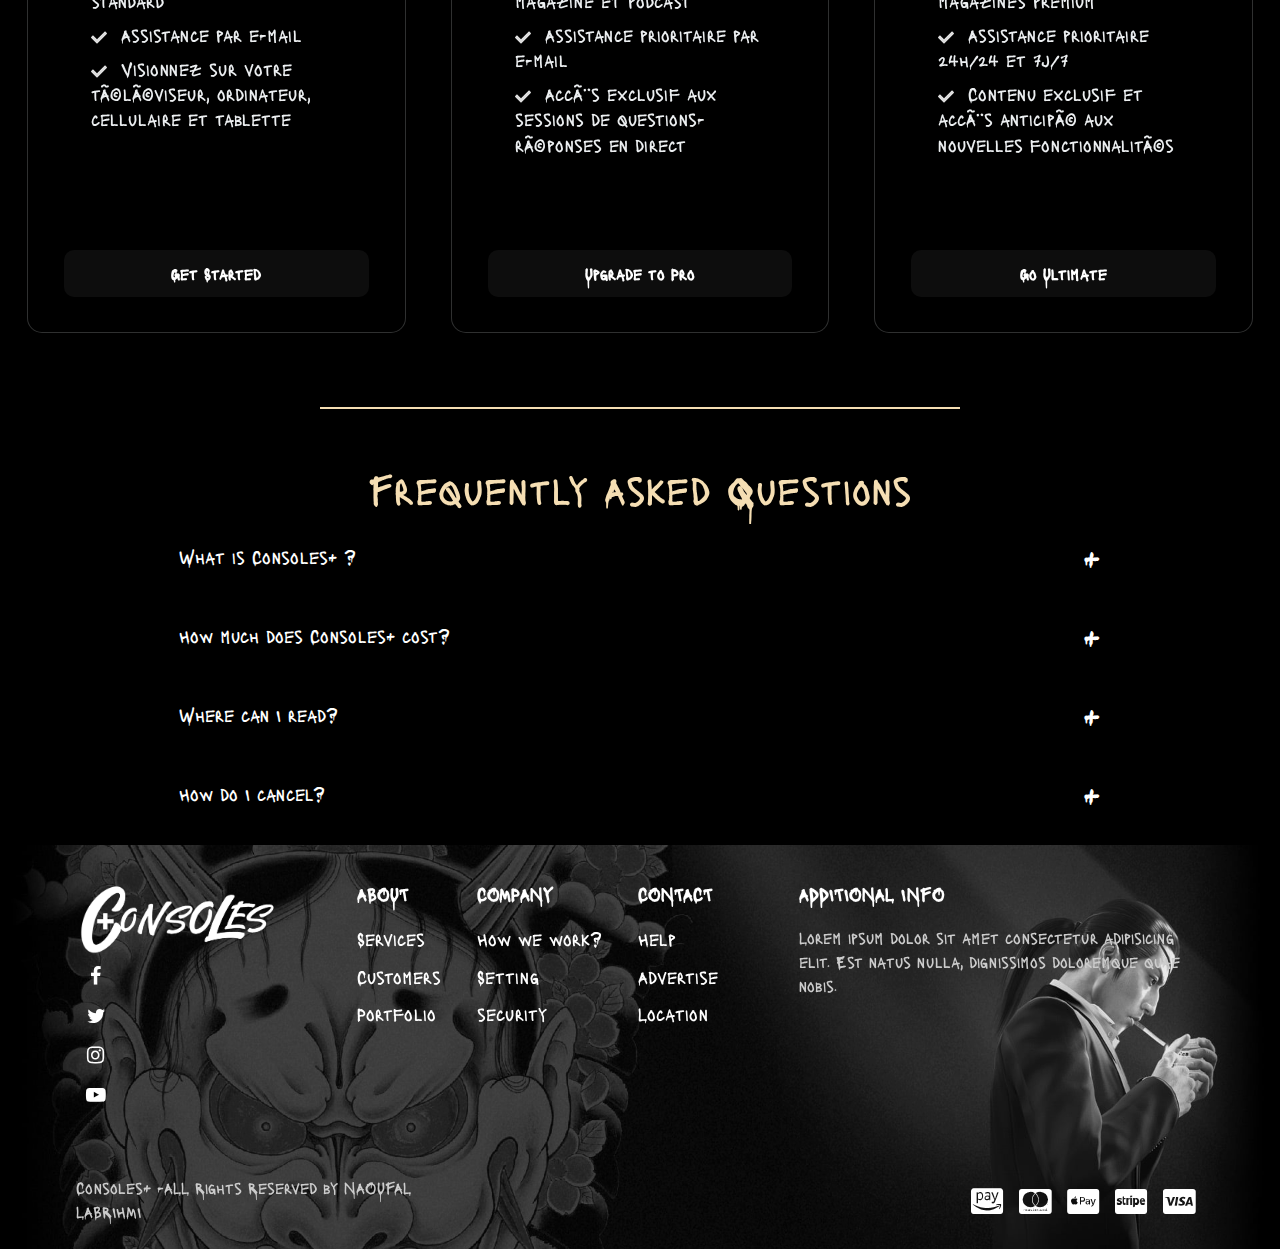
==== commit adc26b31: "final version" ====
--- a/index.html
+++ b/index.html
@@ -1,7 +1,7 @@
 <!DOCTYPE html>
 <html lang="en" >
 <head>
-	<meta charset="UTF-8">
+	<meta charset="UT-8">
 	<meta name="viewport" content="width=device-width, initial-scale=1.0">
 	<title>Consoles+</title>
    <link rel="stylesheet" href="https://cdnjs.cloudflare.com/ajax/libs/font-awesome/6.0.0-beta3/css/all.min.css">
--- a/style.css
+++ b/style.css
@@ -29,23 +29,20 @@
   --h1-font: 6rem;
   --h2-font: 3rem; /* font size of root elem(html) */
   --p-font: 1rem;
-/* insta ved */
-  --scrollcolor: #fff;
-    --scrollbackground: #141e27;
-}
-
+}
 
 body {
   display: grid;
-	font-family: 'Lacquer', cursive;
 	font-size: clamp(1rem, 2vw, 1.125rem);
 	font-weight: 400;
 	line-height: 1.5;
 	height: -webkit-fill-available;
-	color: hsl(206, 5%, 100%);
   height: 100%;
   min-height: 100vh;
-
+  font-family: var(--body-font);
+  background-color: var(--body-color);
+  color: var(--text-color);
+  overflow-x: hidden;
 }
 
 .vedio-background{
@@ -62,12 +59,10 @@
   display: block;
 }
 
-
 .main{
   background: rgba(0, 0, 0, 0.2);
   height: 100vh; 
 }
-
 
 .msg{
   font-size: 40px;
@@ -109,34 +104,6 @@
   display: grid;
 }
 
-.centered {
-  text-align: center;
-  vertical-align: middle;
-  margin-bottom: 1rem;
-}
-.heading-lg {
-  font-size: clamp(2.179rem, 5vw, 3.176rem);
-  font-weight: 700;
-  line-height: 1.15;
-  letter-spacing: -1px;
-}
-.heading-md {
-  font-size: clamp(1.794rem, 4vw, 2.379rem);
-  font-weight: 700;
-  line-height: 1.25;
-  letter-spacing: -1px;
-}
-.heading-sm {
-  font-size: clamp(1.476rem, 3vw, 1.782rem);
-  font-weight: 600;
-  line-height: 1.5;
-}
-.heading-xs {
-  font-size: clamp(1.215rem, 2vw, 1.335rem);
-  font-weight: 500;
-  line-height: 1.5;
-}
-
 .header {
   position: fixed;
   top: 0;
@@ -149,8 +116,8 @@
   background: transparent;
 }
 .header.on-scroll {
-  background: hsl(210, 8%, 5%);
-  box-shadow: 0 4px 6px -1px rgba(0, 0, 0, 0.1),
+  background: hsla(0, 0%, 48%, 0.326);
+  box-shadow: 0 4px 6px -1px rgba(142, 141, 141, 0.533),
      0 2px 4px -1px rgba(0, 0, 0, 0.06);;
      height: 16%;
 }
@@ -167,10 +134,11 @@
 }
 
 .brand {
-  /* font-family: inherit; */
-  font-size: 1.6rem;
+  display: block;
+  font-size: 1.8em;
   font-weight: 600;
   line-height: 1.5;
+  margin-bottom: 1em;
   letter-spacing: -1px;
   color: hsl(206, 5%, 100%);
   text-transform: uppercase;
@@ -184,7 +152,7 @@
   height: auto;
   padding: 4rem 0 3rem;
   overflow: hidden;
-  background-color: hsl(214, 21%, 6%);
+  background-color: hsla(0, 0%, 0%, 0.879);
   box-shadow: 0 4px 6px -1px rgba(0, 0, 0, 0.1),
      0 2px 4px -1px rgba(0, 0, 0, 0.06);;
   transition: all 0.4s ease-in-out;
@@ -203,7 +171,6 @@
   row-gap: 1.25rem;
 }
 .menu-link {
-	/* font-family: inherit; */
 	font-size: 18px;
 	font-weight: 500;
 	line-height: 1.5;
@@ -231,16 +198,16 @@
     font-weight: 500;
     letter-spacing: .1em;
     text-transform: uppercase;
-	padding: 6px 40px;
-	font-size: 16px;
-	color: #fff;
-	background: linear-gradient(to right, black 50%, transparent 50%);
-	background-size: 200% 100%;
-	background-position: right bottom;
-	transition: all .5s ease-out;
+    padding: 6px 40px;
+    font-size: 16px;
+    color: #fff;
+    background: linear-gradient(to right, black 50%, transparent 50%);
+    background-size: 200% 100%;
+    background-position: right bottom;
+    transition: all .5s ease-out;
     -webkit-clip-path: polygon(0 0,calc(100% - 20px) 0,100% 20px,100% 100%,20px 100%,0 calc(100% - 20px));
     clip-path: polygon(0 0,calc(100% - 20px) 0,100% 20px,100% 100%,20px 100%,0 calc(100% - 20px));
-}
+  }
 .menu-block:hover {
   background-position: left bottom;
 }
@@ -272,7 +239,8 @@
     width: 200px;
 }
 
-footer * {
+
+footer {
   position:relative;
   box-sizing: border-box;
   padding: 0;
@@ -289,7 +257,7 @@
   color: #ccc;
   max-width: 25em;
   font-size: 0.9em;
-  line-height: 23px;
+  line-height: 1.5;
 }
 footer a{
   color: #fff;
@@ -308,7 +276,7 @@
   position: relative;
   background-image: url(images/w.jpg);
   background-size: cover;
- background-position: top center; 
+  background-position: top center; 
 }
 .footer::before {
   content: '';
@@ -352,8 +320,6 @@
   font-size: 1.1em;
   width: 2em;
   height: 2em;
-  /* border: 1px #fff solid;
-  border-radius: 50%; */
   display: flex;
   justify-content: center;
   align-items: center;
@@ -370,18 +336,13 @@
 .service-icons a:hover{
   color: #abdbdb;
 } 
-/* .footer-bottom{
-  border-top: 1px #abdbdb solid;
-} */
-
-
-
 
 
 @media only screen and (min-width: 48rem) {
   .menu {
     position: relative;
     top: 0;
+
     width: auto;
     height: auto;
     padding: 0rem;
@@ -588,6 +549,7 @@
   --hue: 165;
   --saturation: 82.26%;
   --lightness: 51.37%;
+
 }
 
 .card:nth-child(2) {
@@ -602,16 +564,16 @@
   --lightness: 48.04%;
 }
 
-.card__bullets {
+ .card__bullets {
   line-height: 1.4;
 }
 
-.card__bullets li::before {
+.card__bullets li::before {   /* pour check symbole */
   display: inline-block;
   content: url("data:image/svg+xml,%3Csvg xmlns='http://www.w3.org/2000/svg' viewBox='0 0 512 512' width='16' title='check' fill='%23dddddd'%3E%3Cpath d='M173.898 439.404l-166.4-166.4c-9.997-9.997-9.997-26.206 0-36.204l36.203-36.204c9.997-9.998 26.207-9.998 36.204 0L192 312.69 432.095 72.596c9.997-9.997 26.207-9.997 36.204 0l36.203 36.204c9.997 9.997 9.997 26.206 0 36.204l-294.4 294.401c-9.998 9.997-26.207 9.997-36.204-.001z' /%3E%3C/svg%3E");
   transform: translatey(0.25ch);
   margin-right: 1ch;
-}
+} 
 
 .card__heading {
   font-size: 1.05em;
@@ -685,176 +647,6 @@
   background: #000;
 }
 
-
-
-/* .meta-link {
-  align-items: center;
-  backdrop-filter: blur(3px);
-  background-color: rgba(0, 0, 0, 0.05);
-  border: 1px solid rgba(255, 255, 255, 0.1);
-  border-radius: 6px;
-  box-shadow: 2px 2px 2px rgba(0, 0, 0, 0.1);
-  cursor: pointer;  
-  display: inline-flex;
-  gap: 5px;
-  left: 10px;
-  padding: 10px 20px;
-  position: fixed;
-  text-decoration: none;
-  transition: background-color 600ms, border-color 600ms;
-  z-index: 10000;
-}
-
-.meta-link:hover {
-  background-color: rgba(255, 255, 255, 0.1);
-  border: 1px solid rgba(255, 255, 255, 0.2);
-}
-
-.meta-link > i, .meta-link > span {
-  height: 20px;
-  line-height: 20px;
-}
-
-.meta-link > span {
-  color: white;
-  font-family: "Rubik", sans-serif;
-  transition: color 600ms;
-} */
-/* 
-.imagescrol{
-  background: #000;
-}
-.title {
-  font-size: 2.5rem;
-  font-family: system-ui;
-  line-height: 1.1;
-  font-weight: 300;
-  color: #000000;
-  margin: 4rem auto 1rem;
-  width: 85%;
-  max-width: 1280px;
-}
-
-.slider {
-  width: 85%;
-  max-width: 1280px;
-  margin: 0 auto;
-}
-
-.slider__content {
-  overflow-x: scroll;
-  -ms-scroll-snap-type: x mandatory;
-      scroll-snap-type: x mandatory;
-  display: flex;
-  gap: 1rem;
-  padding-bottom: 1rem;
-  scrollbar-color: var(--scrollcolor) var(--scrollbackground);
-}
-.slider__content::-webkit-scrollbar {
-  height: 0.5rem;
-  width: 0.5rem;
-  border-radius: 1rem;
-  background: var(--scrollbackground);
-}
-.slider__content::-webkit-scrollbar-thumb {
-  border-radius: 1rem;
-  background: var(--scrollcolor);
-}
-.slider__content::-webkit-scrollbar-track {
-  border-radius: 1rem;
-  background: var(--scrollbackground);
-}
-
-.slider__item {
-  scroll-snap-align: start;
-  display: flex;
-  flex-direction: column;
-  justify-content: flex-end;
-  min-width: 100%;
-  width: 100%;
-  border-radius: 0.25rem;
-  overflow: hidden;
-  position: relative;
-  aspect-ratio: 1;
-}
-@media (min-width: 460px) {
-  .slider__item {
-    aspect-ratio: 2/3;
-    min-width: calc((100% / 2) - 2rem);
-  }
-}
-@media (min-width: 940px) {
-  .slider__item {
-    min-width: calc((100% / 3) - 4rem);
-  }
-}
-
-.slider__image {
-  display: block;
-  width: 100%;
-  height: 100%;
-  -o-object-fit: cover;
-     object-fit: cover;
-  position: absolute;
-  top: 0;
-  left: 0;
-}
-
-.slider__info {
-  position: relative;
-  padding: 4rem 2rem 2rem;
-  background: linear-gradient(to top, rgba(0, 0, 0, 0.75), rgba(32, 50, 57, 0));
-}
-.slider__info h2 {
-  color: #fff;
-  font-family: system-ui;
-  line-height: 1.1;
-  font-weight: 300;
-  font-size: 1.75rem;
-  margin: 0;
-}
-
-.slider__nav {
-  margin: 1rem 0 4rem;
-  width: 100%;
-  padding: 0;
-  display: flex;
-  justify-content: flex-start;
-  gap: 1rem;
-  align-content: center;
-  align-items: center;
-  pointer-events: none;
-}
-@media (min-width: 460px) {
-  .slider__nav {
-    justify-content: flex-end;
-  }
-}
-
-.slider__nav__button {
-  margin: 0;
-  -webkit-appearance: none;
-     -moz-appearance: none;
-          appearance: none;
-  border: 0;
-  border-radius: 2rem;
-  background: #fff;
-  color: #203239;
-  padding: 0.5rem 1rem;
-  font-size: 0.75rem;
-  line-height: 1;
-  pointer-events: none;
-  transition: 0.2s ease-out;
-  opacity: 0.25;
-}
-.slider__nav__button--active {
-  opacity: 1;
-  pointer-events: auto;
-  cursor: pointer;
-}
-
-*/
-
 /*========== Responsive typography ==========*/
 @media screen and (min-width: 1120px) {
   :root {
@@ -863,20 +655,7 @@
   }
 }
 
-/*=============== BASE ===============*/
-
-
-body {
-  font-family: var(--body-font);
-  background-color: var(--body-color);
-  color: var(--text-color);
-}
-
-img {
-  display: block;
-  max-width: 100%;
-  height: auto;
-}
+
 
 /*=============== CARD ===============*/
 .containerr {
@@ -1085,7 +864,7 @@
   color: var(--n-color);
 }
 
-.accordion {
+.acc {
   margin: 60px auto;
   width: 100%;
   max-width: 750px;
@@ -1151,21 +930,17 @@
   }
 }
 
-.reg, .ab{
+.reg{
   background-image: url(images/qq.jpg);
   background-position: bottom center;
 }
 .containerr{
-  /* margin: 50px 0 ; */
-  /* margin-bottom: 50px; */
   height: 100%;
 }
 hr {
   margin-top: 30px;
   margin-bottom: 40px;
 }
-
-
 
 .wrapper {
   background: url(images/mafi.jpg) no-repeat center;
@@ -1175,6 +950,7 @@
   align-items: center;
   justify-content: center;
   padding: 15px;
+  overflow: hidden;
 }
 
 .wrapper::before {
@@ -1234,20 +1010,6 @@
   transform: translateY(-50%);
 }
 
-.show em {
-  position: absolute;
-  right: 20px;
-  font-size: 20px;
-  top: 50%;
-  transform: translateY(-50%);
-  cursor: pointer;
-  display: none;
-}
-
-.pass-key:valid ~ .show em {
-  display: block;
-}
-
 .remember-me {
   display: flex;
   justify-content: space-between;
@@ -1316,7 +1078,6 @@
 }
 
 
-
 .contact-section{
   padding: 40px 0;
   height: 100%;
@@ -1326,12 +1087,6 @@
   text-align: center;
   color: #ddd;
 }
-/* .border{
-  width: 100px;
-  height: 10px;
-  background: #ffffff;
-  margin: 40px auto;
-} */
 
 .contact-form{
   max-width: 600px;
@@ -1372,29 +1127,16 @@
 .contact-form-btn:hover{
   background: #fdfeff;
 }
-/* }
-.page {
-  height: 100vh;
-  display: flex;
-  align-items: center;
-  justify-content: center;
-  padding: 15px;
-}
-.page img{
-  width: 60%;
-  height: 60%;
-  
-  position: absolute;
-  justify-content: center;
-}
-.txt{
-  position: absolute;
-  
-} */
+
+
 .ps5 {
   height: auto; /* Use 'auto' instead of '100%' */
   margin-top: 150px;
-  margin: 150px 80px 10px 40px;
+  /* margin: 150px 80px 10px 40px; */
+  padding: 20px;
+}
+.ps5 .gif{
+  width: 60%;
 }
 
 .ps5 h1,
@@ -1407,30 +1149,12 @@
 .ps5 img {
   display: block; /* Make the image a block element */
   margin: 0 auto; /* Center the image horizontally */
-  width: 50%; /* 30% of the parent container */
+  width: 100%; /* 30% of the parent container */
   height: auto; /* Maintain aspect ratio */
 }
 
 .ps5 p {
   margin: 30px; /* Add margin to all sides */
-}
-
-/* Footer Styles */
-footer {
-  color: #fff;
-  background: #121315;
-}
-
-footer p {
-  color: #ccc;
-  max-width: 25em;
-  font-size: 0.9em;
-  line-height: 1.5;
-}
-
-footer a {
-  color: #fff;
-  text-decoration: none;
 }
 
 .lign{
@@ -1440,7 +1164,6 @@
   margin:auto;
   margin-top: 20px;
 }
-
 .more{
   margin-top: 25px;
 }
